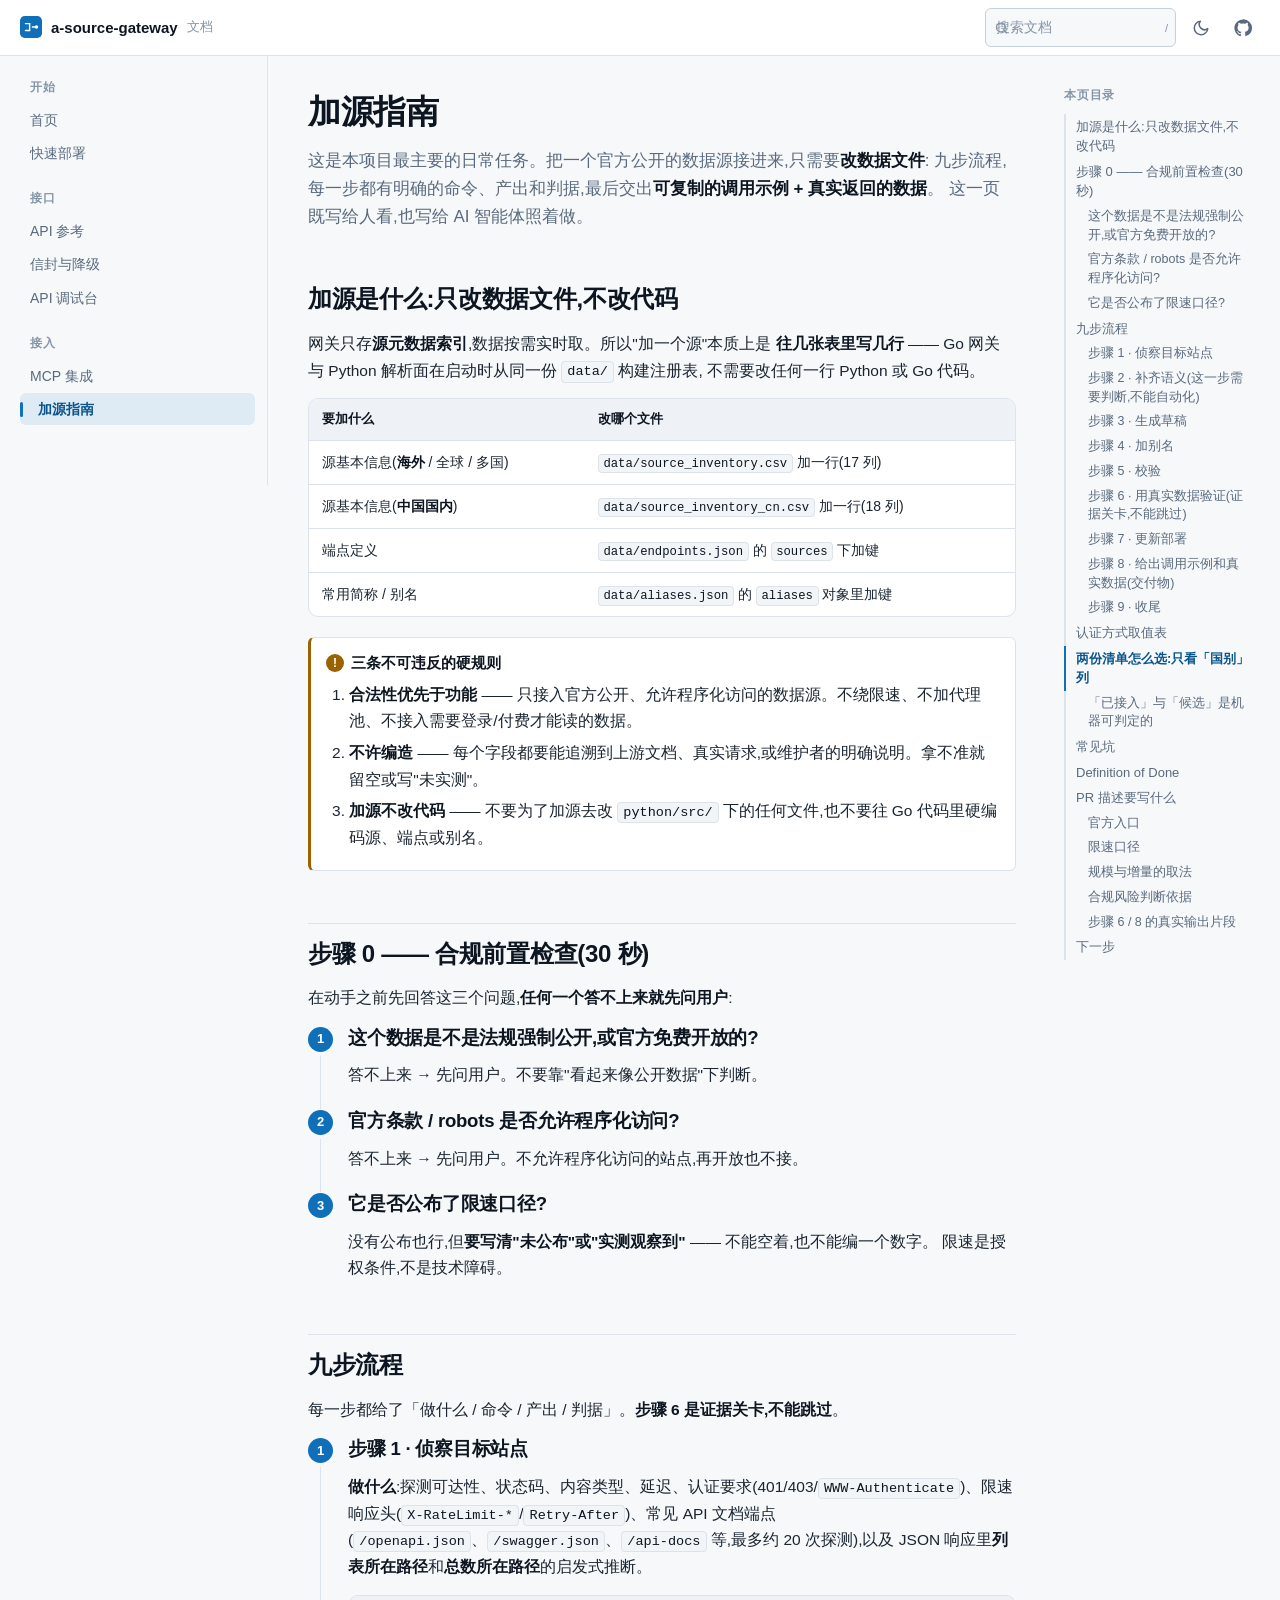
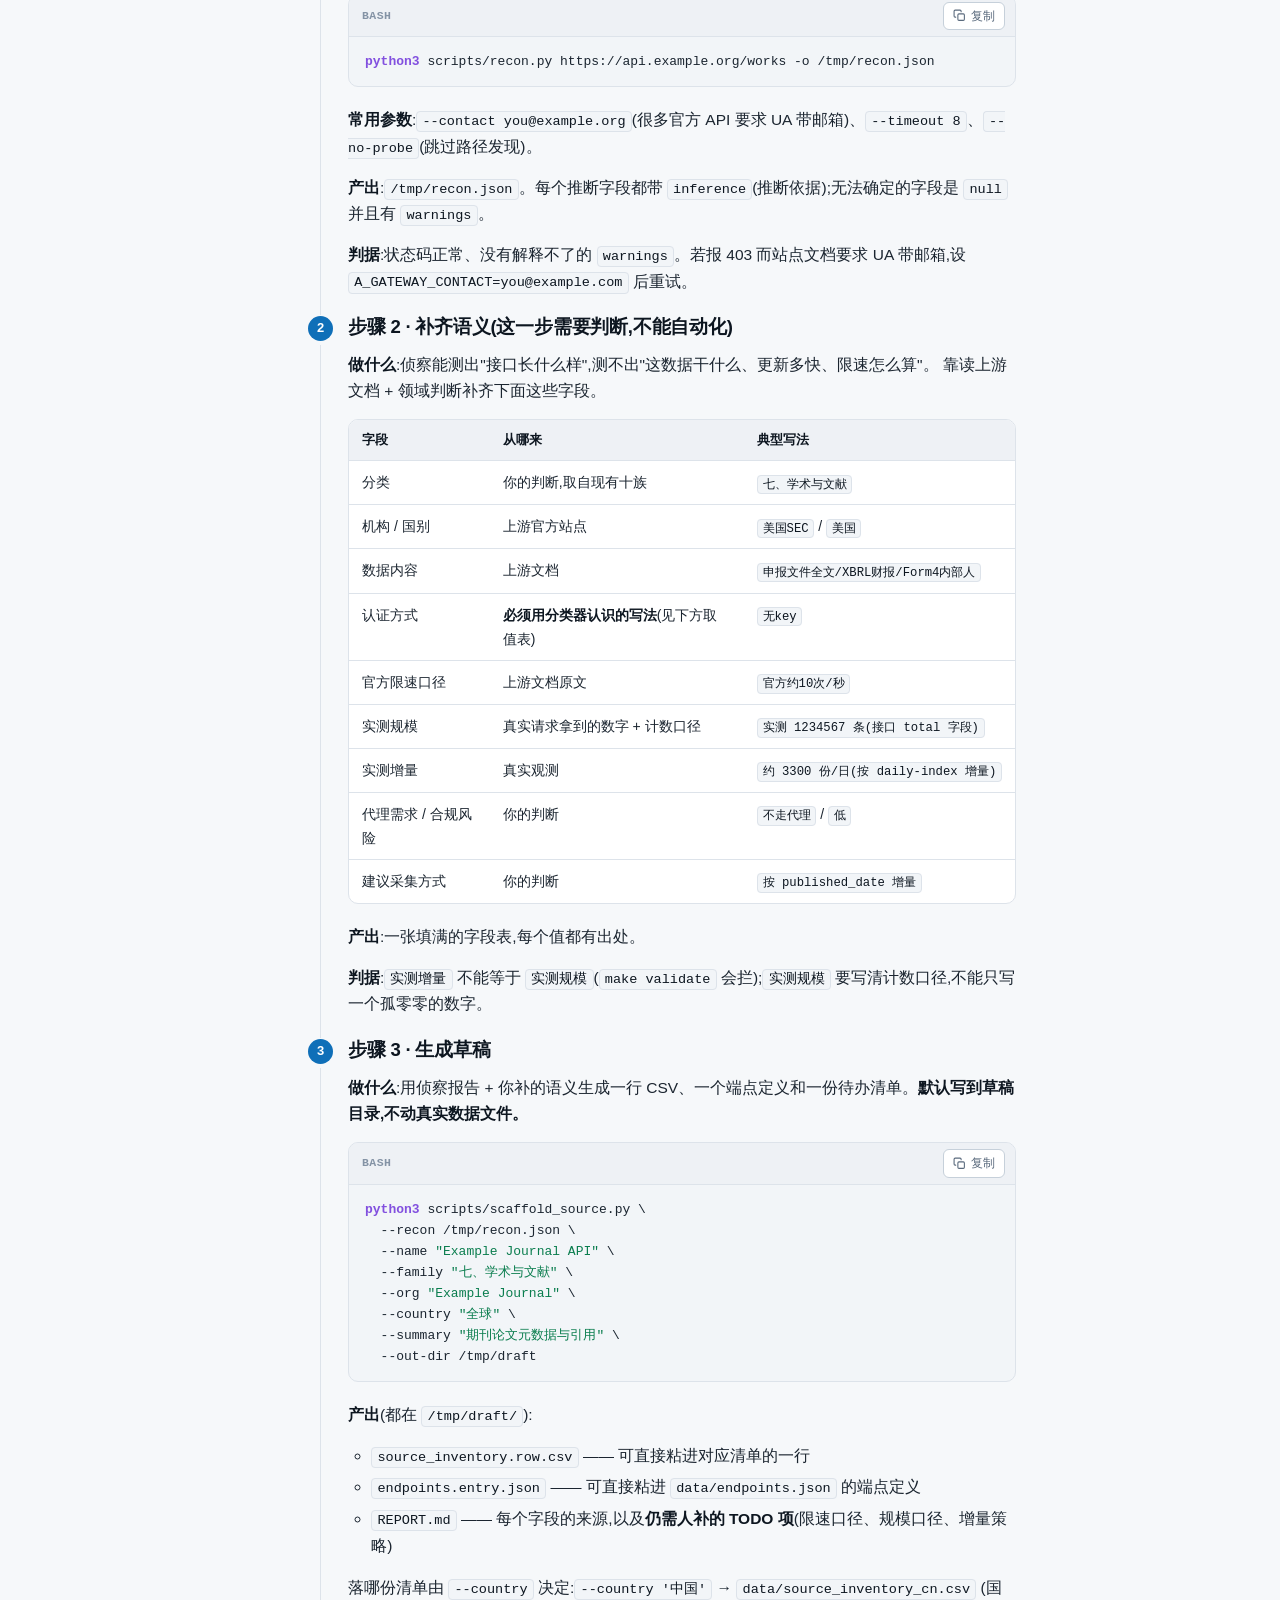
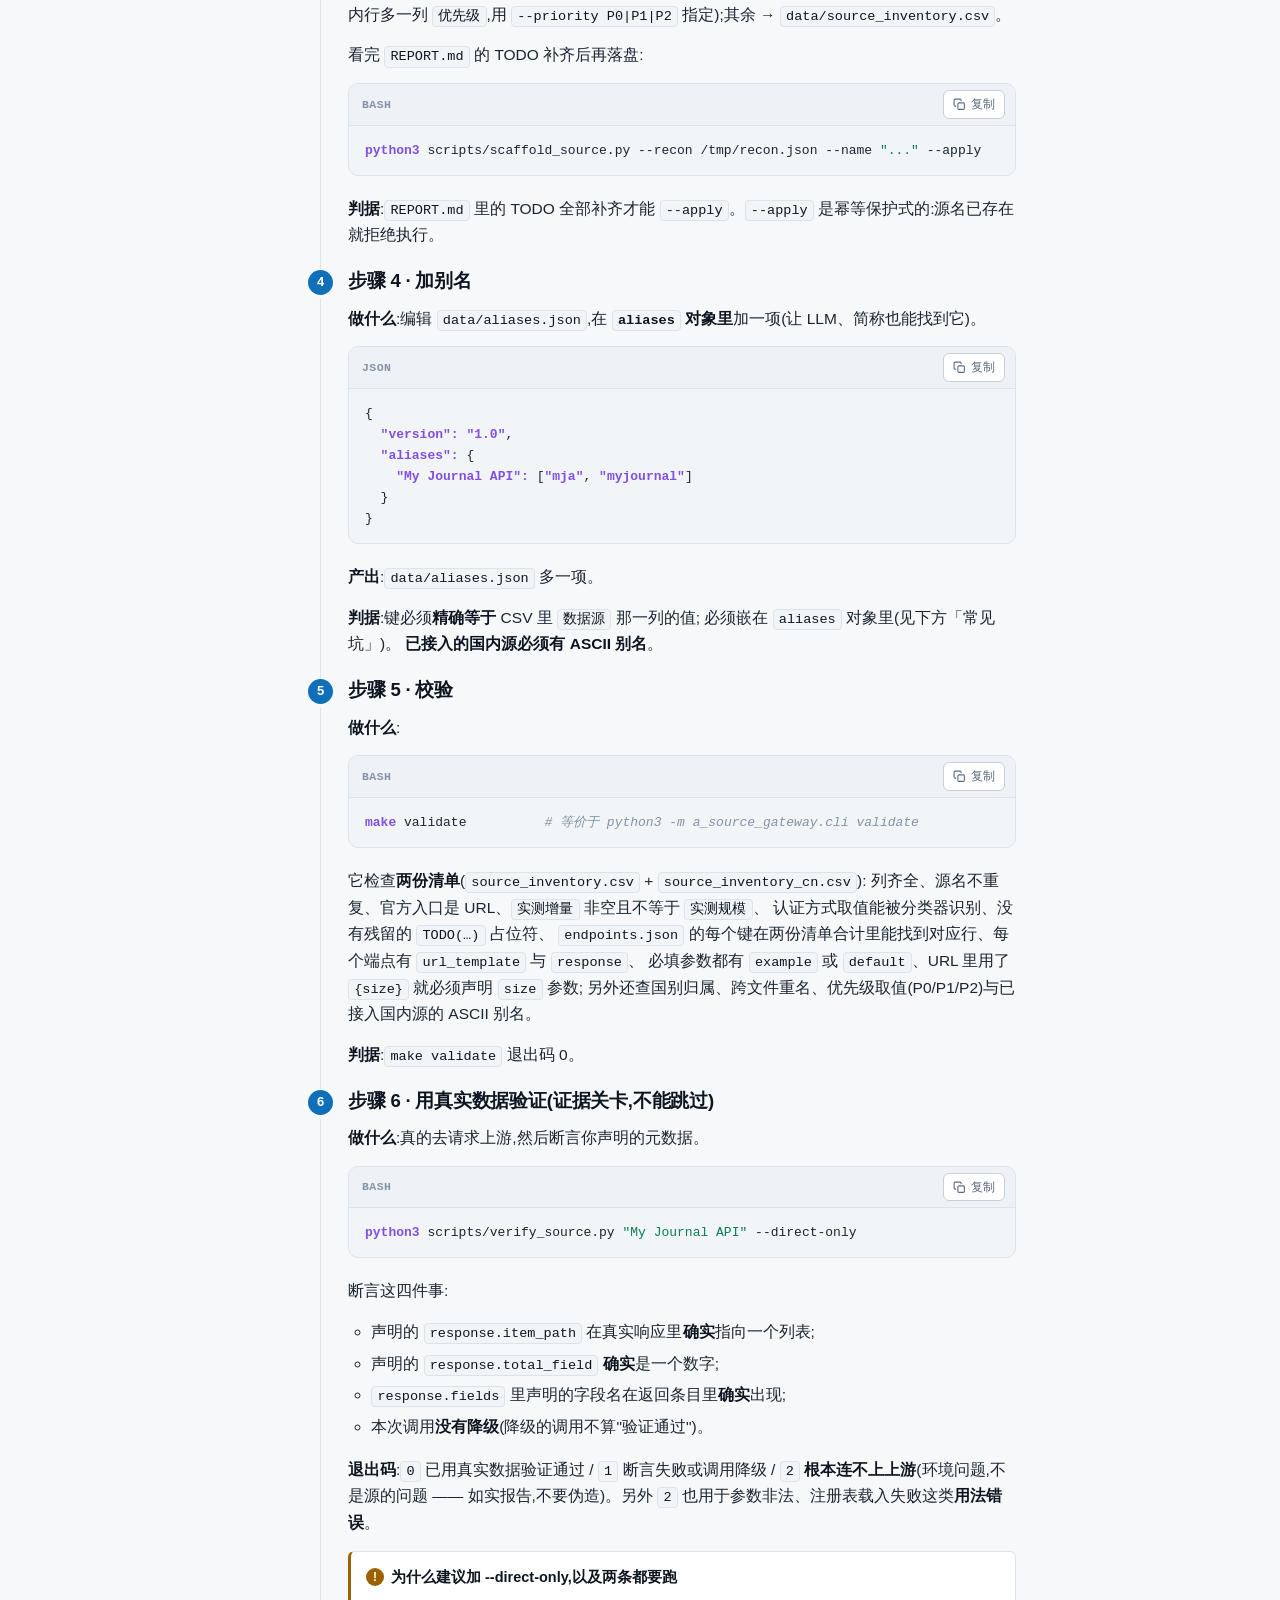
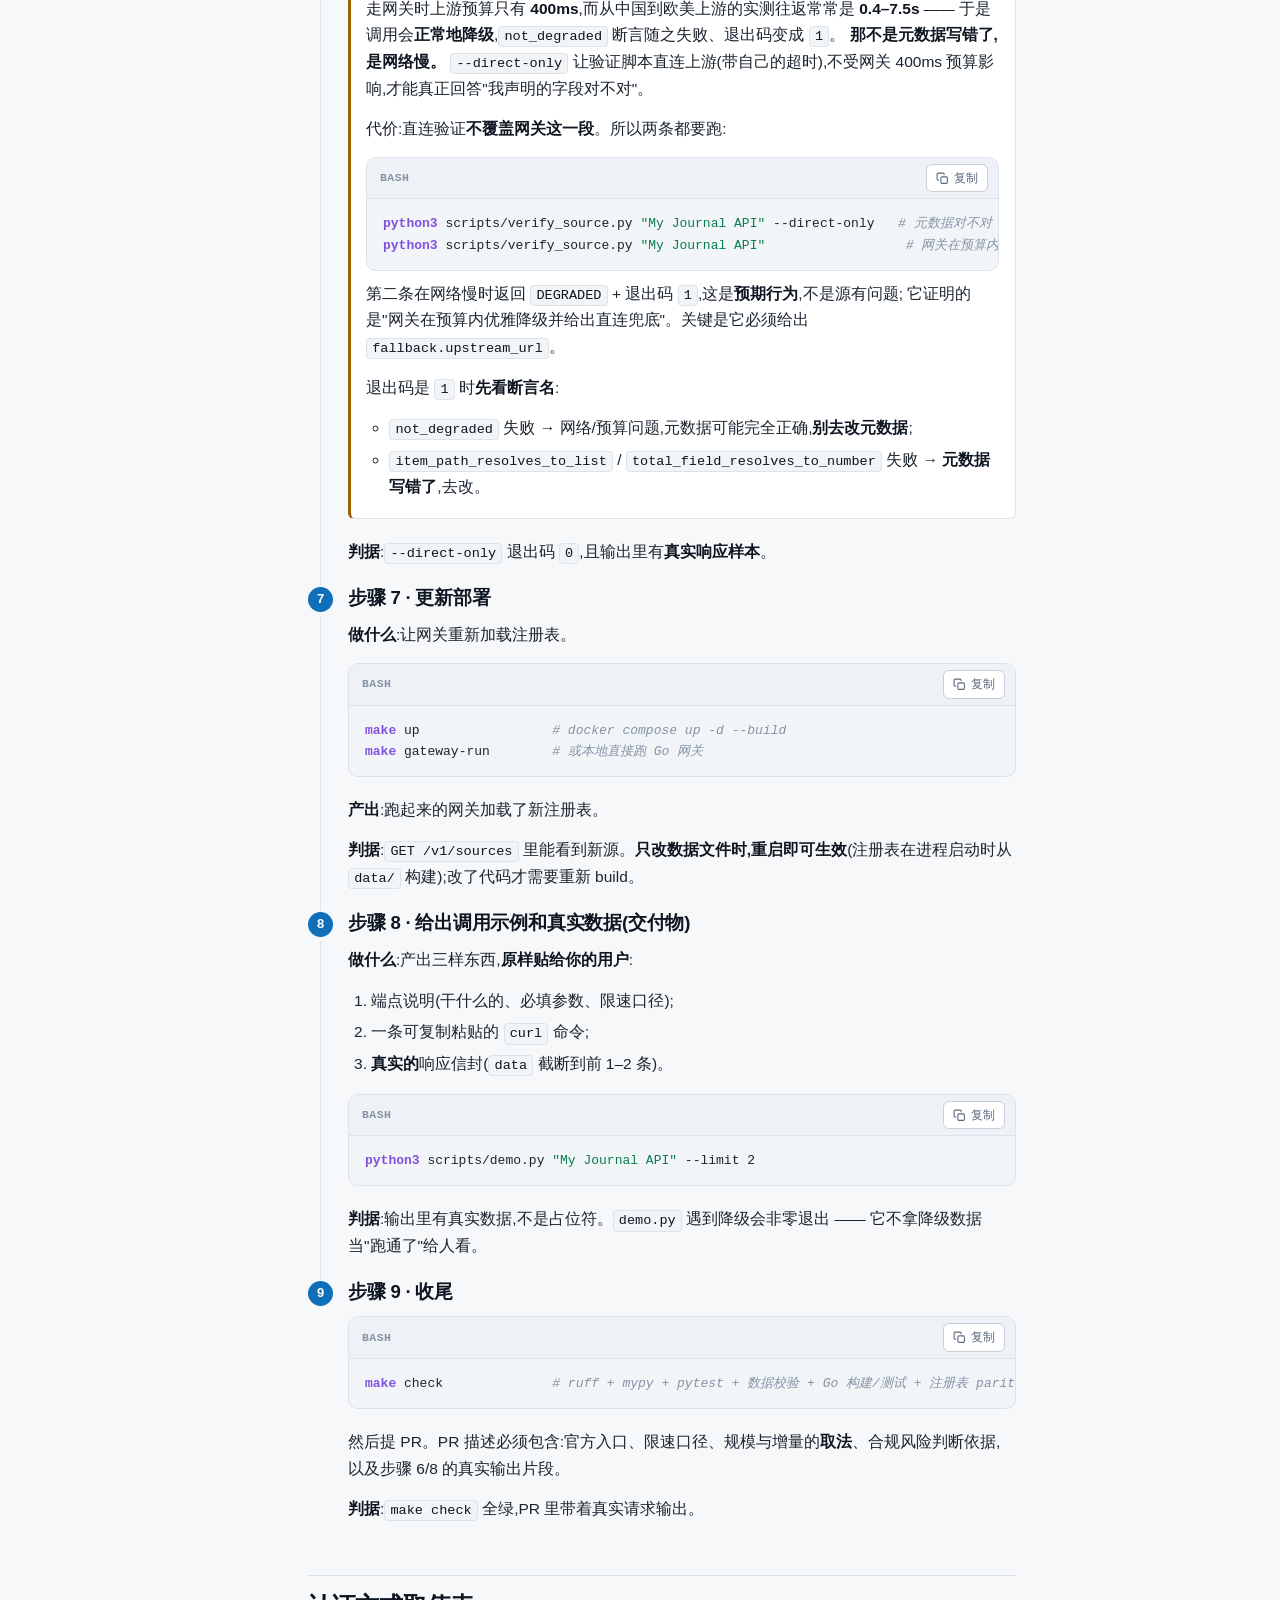
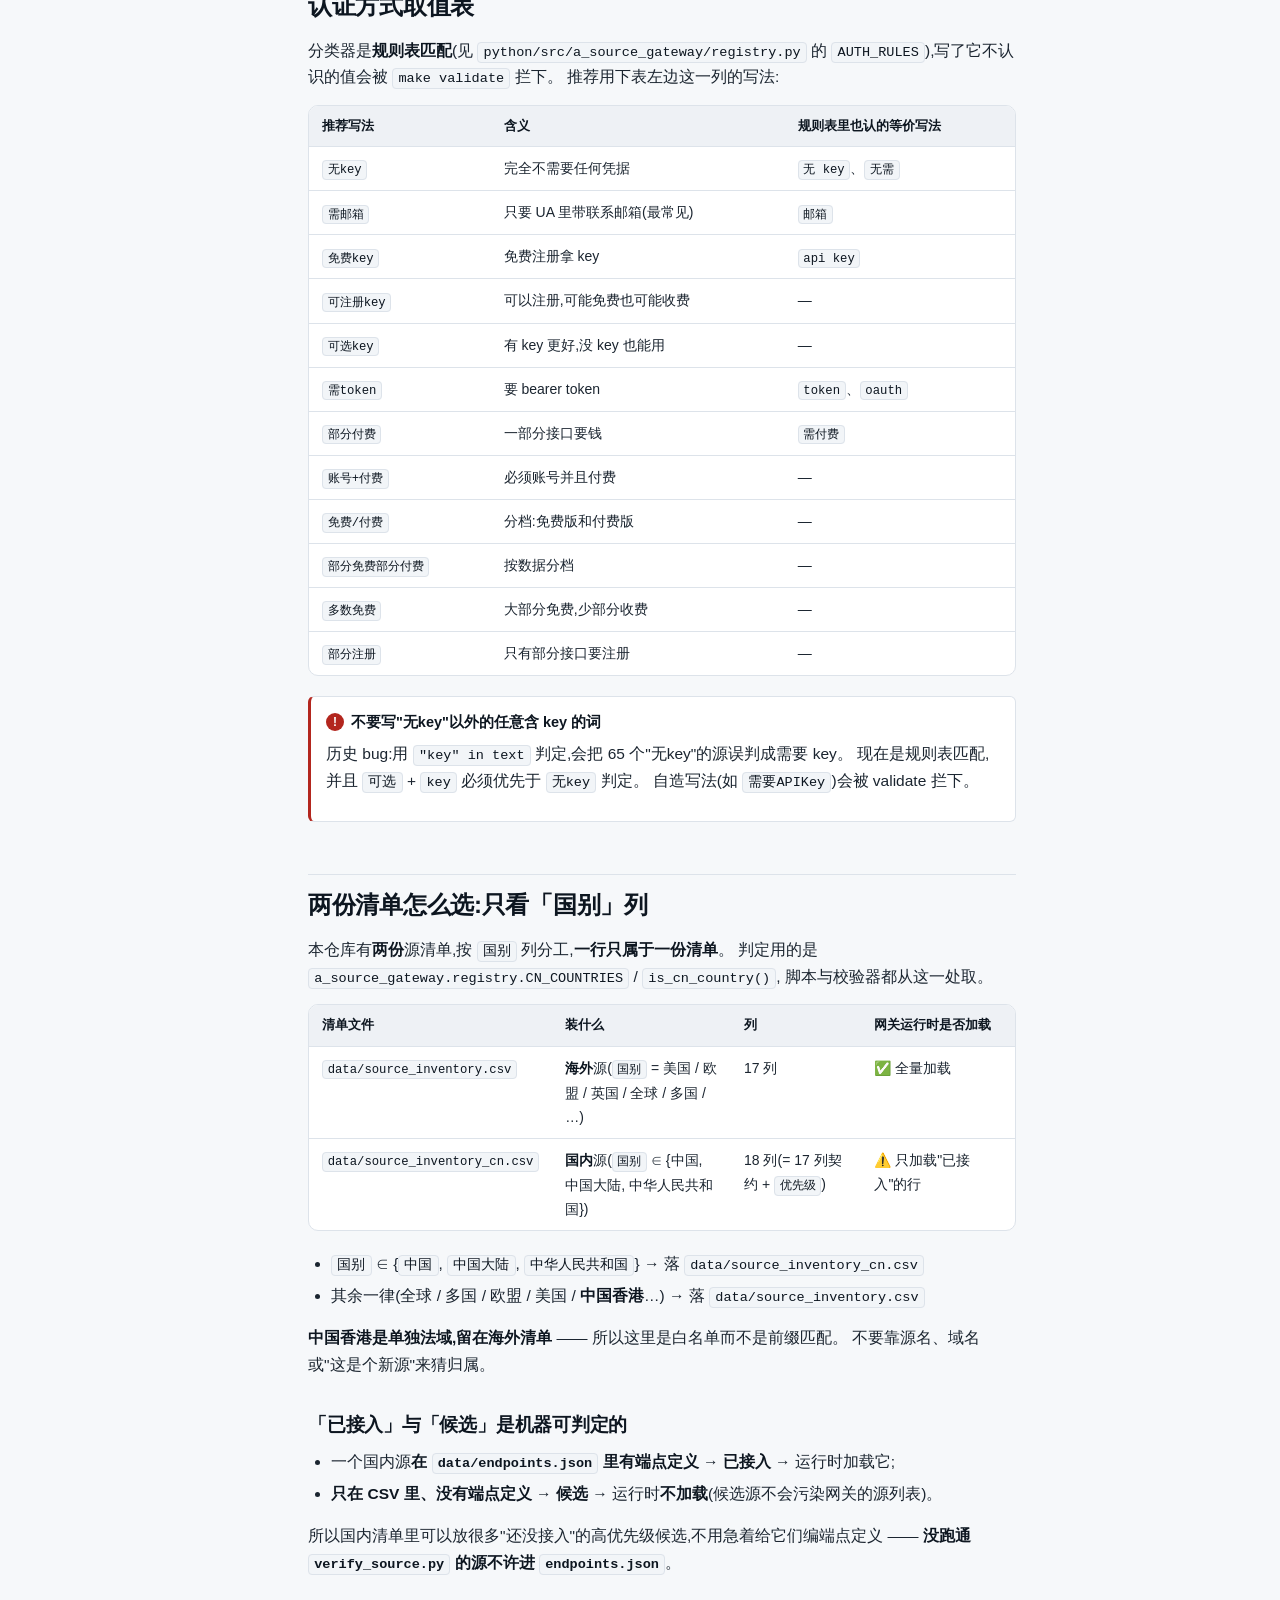
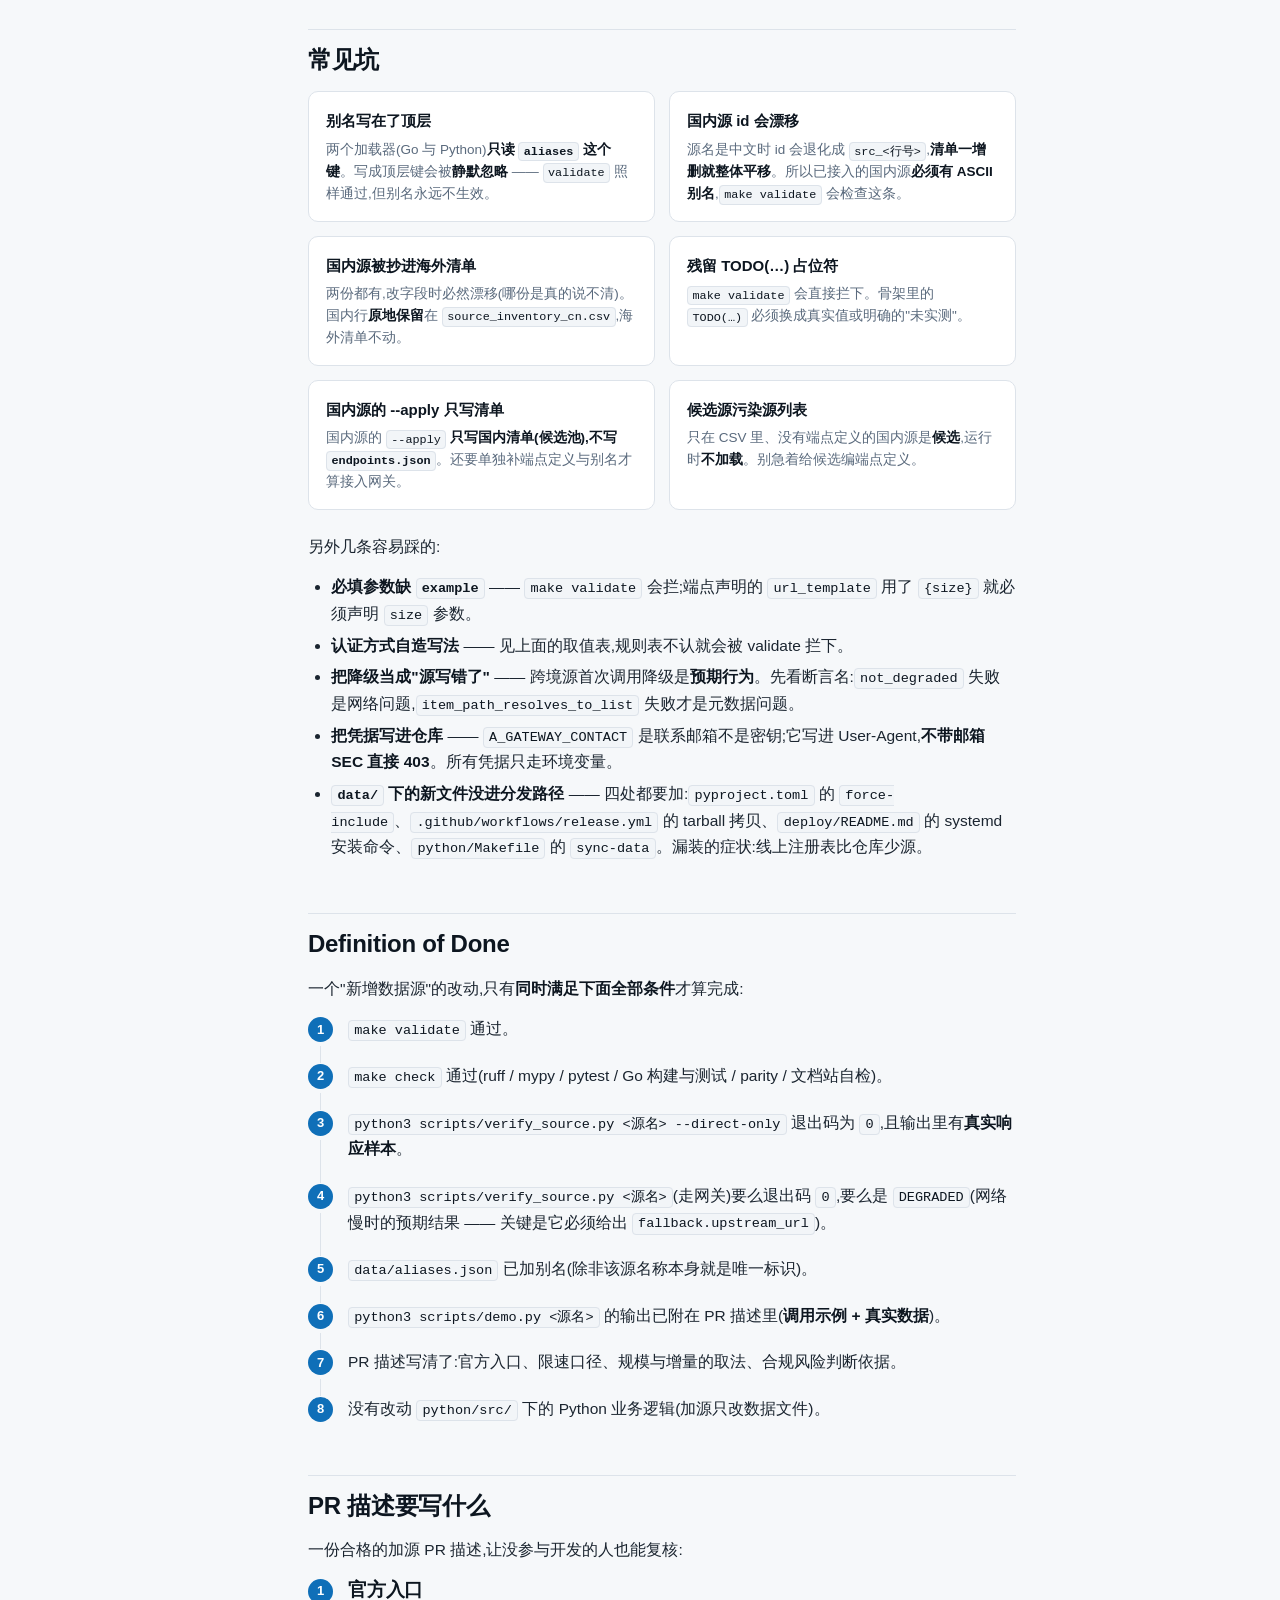
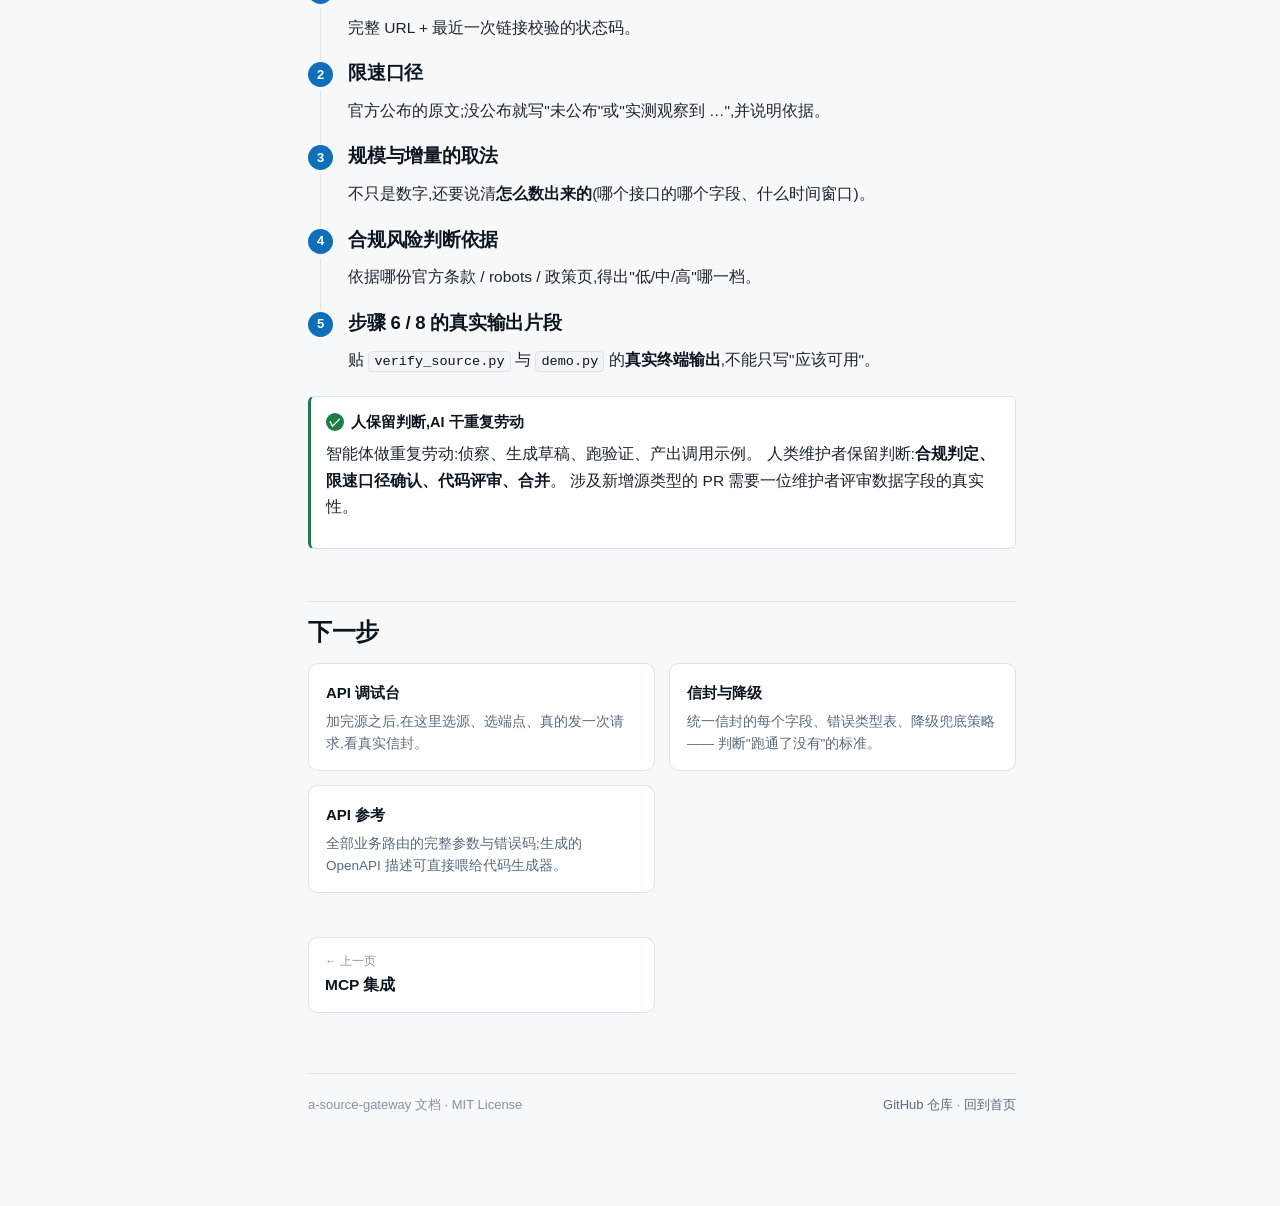
==== site/adding-source.html @ eaf96177 "feat(v1.2.0): 国内 A 类源批量接入 + 文档站 + 缓存命中返回真实记录 数据(搜索广度 / 准确性): - 国内清单扩到 34 个源(10 已接入 + 24 候选), 新接入 8 个" ====
<!DOCTYPE html>
<html lang="zh-CN">
<head>
<meta charset="utf-8">
<meta name="viewport" content="width=device-width, initial-scale=1">
<title>加源指南 · a-source-gateway 文档</title>
<meta name="description" content="把一个新数据源接进 a-source-gateway 的九步流程:合规前置检查 → 侦察 → 补语义 → 生成草稿 → 别名 → 校验 → 证据关卡 → 部署 → demo → 收尾。">
<link rel="icon" href="assets/favicon.svg" type="image/svg+xml">
<link rel="stylesheet" href="assets/base.css">
</head>
<body>
<a class="skip-link" href="#main">跳到正文</a>

<header class="topbar">
  <button class="icon-btn nav-toggle" id="nav-toggle" type="button" aria-label="打开目录" aria-expanded="false">
    <svg viewBox="0 0 24 24" fill="none" stroke="currentColor" stroke-width="2" stroke-linecap="round" aria-hidden="true">
      <path d="M3 6h18M3 12h18M3 18h18"/>
    </svg>
  </button>
  <a class="brand" href="index.html">
    <svg width="22" height="22" viewBox="0 0 32 32" aria-hidden="true">
      <rect width="32" height="32" rx="7" fill="#0f6fb8"/>
      <g fill="none" stroke="#ffffff" stroke-width="2" stroke-linecap="round">
        <path d="M8 11h6M8 21h6M18 16h6"/><path d="M14 11v10"/>
      </g>
      <circle cx="24" cy="16" r="2.6" fill="#ffffff"/>
    </svg>
    <span>a-source-gateway</span>
    <span class="brand-sub">文档</span>
  </a>
  <span class="topbar-spacer"></span>
  <div class="topbar-actions">
    <div class="search-wrap">
      <svg class="search-icon" viewBox="0 0 24 24" fill="none" stroke="currentColor" stroke-width="2" stroke-linecap="round" aria-hidden="true">
        <circle cx="11" cy="11" r="7"/><path d="M20 20l-3.5-3.5"/>
      </svg>
      <input class="search-input" id="search-input" type="search" placeholder="搜索文档" aria-label="搜索文档" autocomplete="off">
      <span class="search-kbd">/</span>
      <div class="search-results" id="search-results" hidden></div>
    </div>
    <button class="icon-btn" id="theme-toggle" type="button" aria-label="切换主题"></button>
    <a class="icon-btn" href="https://github.com/hamr-hub/a-source-gateway" aria-label="GitHub 仓库" title="GitHub 仓库">
      <svg viewBox="0 0 24 24" fill="currentColor" aria-hidden="true">
        <path d="M12 .5a11.5 11.5 0 00-3.64 22.41c.58.1.79-.25.79-.56v-2.2c-3.2.7-3.88-1.38-3.88-1.38-.53-1.34-1.29-1.7-1.29-1.7-1.06-.72.08-.71.08-.71 1.17.08 1.78 1.2 1.78 1.2 1.04 1.79 2.73 1.27 3.4.97.1-.76.41-1.27.74-1.56-2.56-.29-5.25-1.28-5.25-5.7 0-1.26.45-2.29 1.19-3.1-.12-.29-.52-1.46.11-3.05 0 0 .97-.31 3.18 1.18a11 11 0 015.79 0c2.2-1.49 3.17-1.18 3.17-1.18.63 1.59.23 2.76.12 3.05.74.81 1.18 1.84 1.18 3.1 0 4.43-2.69 5.4-5.26 5.69.41.36.78 1.06.78 2.14v3.17c0 .31.21.67.8.56A11.5 11.5 0 0024 12.5 11.5 11.5 0 0012 .5z"/>
      </svg>
    </a>
  </div>
</header>

<div class="layout">
  <aside class="sidebar" id="sidebar">
    <nav class="nav-group">
      <div class="nav-group-title">开始</div>
      <a class="nav-link" href="index.html">首页</a>
      <a class="nav-link" href="quickstart.html">快速部署</a>
    </nav>
    <nav class="nav-group">
      <div class="nav-group-title">接口</div>
      <a class="nav-link" href="api.html">API 参考</a>
      <a class="nav-link" href="envelope.html">信封与降级</a>
      <a class="nav-link" href="debug.html">API 调试台</a>
    </nav>
    <nav class="nav-group">
      <div class="nav-group-title">接入</div>
      <a class="nav-link" href="mcp.html">MCP 集成</a>
      <a class="nav-link" href="adding-source.html">加源指南</a>
    </nav>
  </aside>

  <main class="content" id="main">
    <div class="doc">

      <h1>加源指南</h1>
      <p class="lede">
        这是本项目最主要的日常任务。把一个官方公开的数据源接进来,只需要<strong>改数据文件</strong>:
        九步流程,每一步都有明确的命令、产出和判据,最后交出<strong>可复制的调用示例 + 真实返回的数据</strong>。
        这一页既写给人看,也写给 AI 智能体照着做。
      </p>

      <h2>加源是什么:只改数据文件,不改代码</h2>
      <p>
        网关只存<strong>源元数据索引</strong>,数据按需实时取。所以"加一个源"本质上是
        <strong>往几张表里写几行</strong> —— Go 网关与 Python 解析面在启动时从同一份 <code>data/</code> 构建注册表,
        不需要改任何一行 Python 或 Go 代码。
      </p>

      <div class="table-wrap">
        <table>
          <thead>
            <tr><th>要加什么</th><th>改哪个文件</th></tr>
          </thead>
          <tbody>
            <tr><td>源基本信息(<strong>海外</strong> / 全球 / 多国)</td><td><code>data/source_inventory.csv</code> 加一行(17 列)</td></tr>
            <tr><td>源基本信息(<strong>中国国内</strong>)</td><td><code>data/source_inventory_cn.csv</code> 加一行(18 列)</td></tr>
            <tr><td>端点定义</td><td><code>data/endpoints.json</code> 的 <code>sources</code> 下加键</td></tr>
            <tr><td>常用简称 / 别名</td><td><code>data/aliases.json</code> 的 <code>aliases</code> 对象里加键</td></tr>
          </tbody>
        </table>
      </div>

      <div class="callout warn">
        <div class="callout-title"><span class="callout-icon">!</span>三条不可违反的硬规则</div>
        <div class="callout-body">
          <ol style="margin-bottom:0">
            <li><strong>合法性优先于功能</strong> —— 只接入官方公开、允许程序化访问的数据源。不绕限速、不加代理池、不接入需要登录/付费才能读的数据。</li>
            <li><strong>不许编造</strong> —— 每个字段都要能追溯到上游文档、真实请求,或维护者的明确说明。拿不准就留空或写"未实测"。</li>
            <li><strong>加源不改代码</strong> —— 不要为了加源去改 <code>python/src/</code> 下的任何文件,也不要往 Go 代码里硬编码源、端点或别名。</li>
          </ol>
        </div>
      </div>

      <h2>步骤 0 —— 合规前置检查(30 秒)</h2>
      <p>在动手之前先回答这三个问题,<strong>任何一个答不上来就先问用户</strong>:</p>

      <ol class="steps">
        <li>
          <h3 style="margin-top:0">这个数据是不是法规强制公开,或官方免费开放的?</h3>
          <p>答不上来 → 先问用户。不要靠"看起来像公开数据"下判断。</p>
        </li>
        <li>
          <h3 style="margin-top:0">官方条款 / robots 是否允许程序化访问?</h3>
          <p>答不上来 → 先问用户。不允许程序化访问的站点,再开放也不接。</p>
        </li>
        <li>
          <h3 style="margin-top:0">它是否公布了限速口径?</h3>
          <p>
            没有公布也行,但<strong>要写清"未公布"或"实测观察到"</strong> —— 不能空着,也不能编一个数字。
            限速是授权条件,不是技术障碍。
          </p>
        </li>
      </ol>

      <h2>九步流程</h2>
      <p>
        每一步都给了「做什么 / 命令 / 产出 / 判据」。<strong>步骤 6 是证据关卡,不能跳过</strong>。
      </p>

      <ol class="steps">
        <li>
          <h3 style="margin-top:0">步骤 1 · 侦察目标站点</h3>
          <p><strong>做什么</strong>:探测可达性、状态码、内容类型、延迟、认证要求(401/403/<code>WWW-Authenticate</code>)、限速响应头(<code>X-RateLimit-*</code>/<code>Retry-After</code>)、常见 API 文档端点(<code>/openapi.json</code>、<code>/swagger.json</code>、<code>/api-docs</code> 等,最多约 20 次探测),以及 JSON 响应里<strong>列表所在路径</strong>和<strong>总数所在路径</strong>的启发式推断。</p>
          <div class="code-block">
            <div class="code-head"><span class="code-lang">bash</span></div>
            <pre><code>python3 scripts/recon.py https://api.example.org/works -o /tmp/recon.json
</code></pre>
          </div>
          <p><strong>常用参数</strong>:<code>--contact you@example.org</code>(很多官方 API 要求 UA 带邮箱)、<code>--timeout 8</code>、<code>--no-probe</code>(跳过路径发现)。</p>
          <p><strong>产出</strong>:<code>/tmp/recon.json</code>。每个推断字段都带 <code>inference</code>(推断依据);无法确定的字段是 <code>null</code> 并且有 <code>warnings</code>。</p>
          <p><strong>判据</strong>:状态码正常、没有解释不了的 <code>warnings</code>。若报 403 而站点文档要求 UA 带邮箱,设 <code>A_GATEWAY_CONTACT=you@example.com</code> 后重试。</p>
        </li>

        <li>
          <h3 style="margin-top:0">步骤 2 · 补齐语义(这一步需要判断,不能自动化)</h3>
          <p>
            <strong>做什么</strong>:侦察能测出"接口长什么样",测不出"这数据干什么、更新多快、限速怎么算"。
            靠读上游文档 + 领域判断补齐下面这些字段。
          </p>
          <div class="table-wrap">
            <table>
              <thead>
                <tr><th>字段</th><th>从哪来</th><th>典型写法</th></tr>
              </thead>
              <tbody>
                <tr><td>分类</td><td>你的判断,取自现有十族</td><td><code>七、学术与文献</code></td></tr>
                <tr><td>机构 / 国别</td><td>上游官方站点</td><td><code>美国SEC</code> / <code>美国</code></td></tr>
                <tr><td>数据内容</td><td>上游文档</td><td><code>申报文件全文/XBRL财报/Form4内部人</code></td></tr>
                <tr><td>认证方式</td><td><strong>必须用分类器认识的写法</strong>(见下方取值表)</td><td><code>无key</code></td></tr>
                <tr><td>官方限速口径</td><td>上游文档原文</td><td><code>官方约10次/秒</code></td></tr>
                <tr><td>实测规模</td><td>真实请求拿到的数字 + 计数口径</td><td><code>实测 1234567 条(接口 total 字段)</code></td></tr>
                <tr><td>实测增量</td><td>真实观测</td><td><code>约 3300 份/日(按 daily-index 增量)</code></td></tr>
                <tr><td>代理需求 / 合规风险</td><td>你的判断</td><td><code>不走代理</code> / <code>低</code></td></tr>
                <tr><td>建议采集方式</td><td>你的判断</td><td><code>按 published_date 增量</code></td></tr>
              </tbody>
            </table>
          </div>
          <p><strong>产出</strong>:一张填满的字段表,每个值都有出处。</p>
          <p><strong>判据</strong>:<code>实测增量</code> 不能等于 <code>实测规模</code>(<code>make validate</code> 会拦);<code>实测规模</code> 要写清计数口径,不能只写一个孤零零的数字。</p>
        </li>

        <li>
          <h3 style="margin-top:0">步骤 3 · 生成草稿</h3>
          <p><strong>做什么</strong>:用侦察报告 + 你补的语义生成一行 CSV、一个端点定义和一份待办清单。<strong>默认写到草稿目录,不动真实数据文件。</strong></p>
          <div class="code-block">
            <div class="code-head"><span class="code-lang">bash</span></div>
            <pre><code>python3 scripts/scaffold_source.py \
  --recon /tmp/recon.json \
  --name "Example Journal API" \
  --family "七、学术与文献" \
  --org "Example Journal" \
  --country "全球" \
  --summary "期刊论文元数据与引用" \
  --out-dir /tmp/draft
</code></pre>
          </div>
          <p><strong>产出</strong>(都在 <code>/tmp/draft/</code>):</p>
          <ul>
            <li><code>source_inventory.row.csv</code> —— 可直接粘进对应清单的一行</li>
            <li><code>endpoints.entry.json</code> —— 可直接粘进 <code>data/endpoints.json</code> 的端点定义</li>
            <li><code>REPORT.md</code> —— 每个字段的来源,以及<strong>仍需人补的 TODO 项</strong>(限速口径、规模口径、增量策略)</li>
          </ul>
          <p>
            落哪份清单由 <code>--country</code> 决定:<code>--country '中国'</code> → <code>data/source_inventory_cn.csv</code>
            (国内行多一列 <code>优先级</code>,用 <code>--priority P0|P1|P2</code> 指定);其余 → <code>data/source_inventory.csv</code>。
          </p>
          <p>看完 <code>REPORT.md</code> 的 TODO 补齐后再落盘:</p>
          <div class="code-block">
            <div class="code-head"><span class="code-lang">bash</span></div>
            <pre><code>python3 scripts/scaffold_source.py --recon /tmp/recon.json --name "..." --apply
</code></pre>
          </div>
          <p><strong>判据</strong>:<code>REPORT.md</code> 里的 TODO 全部补齐才能 <code>--apply</code>。<code>--apply</code> 是幂等保护式的:源名已存在就拒绝执行。</p>
        </li>

        <li>
          <h3 style="margin-top:0">步骤 4 · 加别名</h3>
          <p><strong>做什么</strong>:编辑 <code>data/aliases.json</code>,在 <strong><code>aliases</code> 对象里</strong>加一项(让 LLM、简称也能找到它)。</p>
          <div class="code-block">
            <div class="code-head"><span class="code-lang">json</span></div>
            <pre><code>{
  "version": "1.0",
  "aliases": {
    "My Journal API": ["mja", "myjournal"]
  }
}
</code></pre>
          </div>
          <p><strong>产出</strong>:<code>data/aliases.json</code> 多一项。</p>
          <p>
            <strong>判据</strong>:键必须<strong>精确等于</strong> CSV 里 <code>数据源</code> 那一列的值;
            必须嵌在 <code>aliases</code> 对象里(见下方「常见坑」)。
            <strong>已接入的国内源必须有 ASCII 别名</strong>。
          </p>
        </li>

        <li>
          <h3 style="margin-top:0">步骤 5 · 校验</h3>
          <p><strong>做什么</strong>:</p>
          <div class="code-block">
            <div class="code-head"><span class="code-lang">bash</span></div>
            <pre><code>make validate          # 等价于 python3 -m a_source_gateway.cli validate
</code></pre>
          </div>
          <p>
            它检查<strong>两份清单</strong>(<code>source_inventory.csv</code> + <code>source_inventory_cn.csv</code>):
            列齐全、源名不重复、官方入口是 URL、<code>实测增量</code> 非空且不等于 <code>实测规模</code>、
            认证方式取值能被分类器识别、没有残留的 <code>TODO&#40;…&#41;</code> 占位符、
            <code>endpoints.json</code> 的每个键在两份清单合计里能找到对应行、每个端点有 <code>url_template</code> 与 <code>response</code>、
            必填参数都有 <code>example</code> 或 <code>default</code>、URL 里用了 <code>{size}</code> 就必须声明 <code>size</code> 参数;
            另外还查国别归属、跨文件重名、优先级取值(P0/P1/P2)与已接入国内源的 ASCII 别名。
          </p>
          <p><strong>判据</strong>:<code>make validate</code> 退出码 0。</p>
        </li>

        <li>
          <h3 style="margin-top:0">步骤 6 · 用真实数据验证(证据关卡,不能跳过)</h3>
          <p><strong>做什么</strong>:真的去请求上游,然后断言你声明的元数据。</p>
          <div class="code-block">
            <div class="code-head"><span class="code-lang">bash</span></div>
            <pre><code>python3 scripts/verify_source.py "My Journal API" --direct-only
</code></pre>
          </div>
          <p>断言这四件事:</p>
          <ul>
            <li>声明的 <code>response.item_path</code> 在真实响应里<strong>确实</strong>指向一个列表;</li>
            <li>声明的 <code>response.total_field</code> <strong>确实</strong>是一个数字;</li>
            <li><code>response.fields</code> 里声明的字段名在返回条目里<strong>确实</strong>出现;</li>
            <li>本次调用<strong>没有降级</strong>(降级的调用不算"验证通过")。</li>
          </ul>
          <p><strong>退出码</strong>:<code>0</code> 已用真实数据验证通过 / <code>1</code> 断言失败或调用降级 / <code>2</code> <strong>根本连不上上游</strong>(环境问题,不是源的问题 —— 如实报告,不要伪造)。另外 <code>2</code> 也用于参数非法、注册表载入失败这类<strong>用法错误</strong>。</p>
          <div class="callout warn">
            <div class="callout-title"><span class="callout-icon">!</span>为什么建议加 --direct-only,以及两条都要跑</div>
            <div class="callout-body">
              <p>
                走网关时上游预算只有 <strong>400ms</strong>,而从中国到欧美上游的实测往返常常是 <strong>0.4–7.5s</strong> ——
                于是调用会<strong>正常地降级</strong>,<code>not_degraded</code> 断言随之失败、退出码变成 <code>1</code>。
                <strong>那不是元数据写错了,是网络慢。</strong>
                <code>--direct-only</code> 让验证脚本直连上游(带自己的超时),不受网关 400ms 预算影响,才能真正回答"我声明的字段对不对"。
              </p>
              <p>代价:直连验证<strong>不覆盖网关这一段</strong>。所以两条都要跑:</p>
              <div class="code-block" style="margin-bottom:0">
                <div class="code-head"><span class="code-lang">bash</span></div>
                <pre><code>python3 scripts/verify_source.py "My Journal API" --direct-only   # 元数据对不对
python3 scripts/verify_source.py "My Journal API"                  # 网关在预算内能不能通
</code></pre>
              </div>
              <p style="margin-top:10px">
                第二条在网络慢时返回 <code>DEGRADED</code> + 退出码 <code>1</code>,这是<strong>预期行为</strong>,不是源有问题;
                它证明的是"网关在预算内优雅降级并给出直连兜底"。关键是它必须给出 <code>fallback.upstream_url</code>。
              </p>
              <p style="margin-top:10px">退出码是 <code>1</code> 时<strong>先看断言名</strong>:</p>
              <ul style="margin-bottom:0">
                <li><code>not_degraded</code> 失败 → 网络/预算问题,元数据可能完全正确,<strong>别去改元数据</strong>;</li>
                <li><code>item_path_resolves_to_list</code> / <code>total_field_resolves_to_number</code> 失败 → <strong>元数据写错了</strong>,去改。</li>
              </ul>
            </div>
          </div>
          <p><strong>判据</strong>:<code>--direct-only</code> 退出码 <code>0</code>,且输出里有<strong>真实响应样本</strong>。</p>
        </li>

        <li>
          <h3 style="margin-top:0">步骤 7 · 更新部署</h3>
          <p><strong>做什么</strong>:让网关重新加载注册表。</p>
          <div class="code-block">
            <div class="code-head"><span class="code-lang">bash</span></div>
            <pre><code>make up                 # docker compose up -d --build
make gateway-run        # 或本地直接跑 Go 网关
</code></pre>
          </div>
          <p><strong>产出</strong>:跑起来的网关加载了新注册表。</p>
          <p><strong>判据</strong>:<code>GET /v1/sources</code> 里能看到新源。<strong>只改数据文件时,重启即可生效</strong>(注册表在进程启动时从 <code>data/</code> 构建);改了代码才需要重新 build。</p>
        </li>

        <li>
          <h3 style="margin-top:0">步骤 8 · 给出调用示例和真实数据(交付物)</h3>
          <p><strong>做什么</strong>:产出三样东西,<strong>原样贴给你的用户</strong>:</p>
          <ol>
            <li>端点说明(干什么的、必填参数、限速口径);</li>
            <li>一条可复制粘贴的 <code>curl</code> 命令;</li>
            <li><strong>真实的</strong>响应信封(<code>data</code> 截断到前 1–2 条)。</li>
          </ol>
          <div class="code-block">
            <div class="code-head"><span class="code-lang">bash</span></div>
            <pre><code>python3 scripts/demo.py "My Journal API" --limit 2
</code></pre>
          </div>
          <p><strong>判据</strong>:输出里有真实数据,不是占位符。<code>demo.py</code> 遇到降级会非零退出 —— 它不拿降级数据当"跑通了"给人看。</p>
        </li>

        <li>
          <h3 style="margin-top:0">步骤 9 · 收尾</h3>
          <div class="code-block">
            <div class="code-head"><span class="code-lang">bash</span></div>
            <pre><code>make check              # ruff + mypy + pytest + 数据校验 + Go 构建/测试 + 注册表 parity + 文档站自检
</code></pre>
          </div>
          <p>然后提 PR。PR 描述必须包含:官方入口、限速口径、规模与增量的<strong>取法</strong>、合规风险判断依据,以及步骤 6/8 的真实输出片段。</p>
          <p><strong>判据</strong>:<code>make check</code> 全绿,PR 里带着真实请求输出。</p>
        </li>
      </ol>

      <h2>认证方式取值表</h2>
      <p>
        分类器是<strong>规则表匹配</strong>(见 <code>python/src/a_source_gateway/registry.py</code> 的
        <code>AUTH_RULES</code>),写了它不认识的值会被 <code>make validate</code> 拦下。
        推荐用下表左边这一列的写法:
      </p>
      <div class="table-wrap">
        <table>
          <thead>
            <tr><th>推荐写法</th><th>含义</th><th>规则表里也认的等价写法</th></tr>
          </thead>
          <tbody>
            <tr><td><code>无key</code></td><td>完全不需要任何凭据</td><td><code>无 key</code>、<code>无需</code></td></tr>
            <tr><td><code>需邮箱</code></td><td>只要 UA 里带联系邮箱(最常见)</td><td><code>邮箱</code></td></tr>
            <tr><td><code>免费key</code></td><td>免费注册拿 key</td><td><code>api key</code></td></tr>
            <tr><td><code>可注册key</code></td><td>可以注册,可能免费也可能收费</td><td>—</td></tr>
            <tr><td><code>可选key</code></td><td>有 key 更好,没 key 也能用</td><td>—</td></tr>
            <tr><td><code>需token</code></td><td>要 bearer token</td><td><code>token</code>、<code>oauth</code></td></tr>
            <tr><td><code>部分付费</code></td><td>一部分接口要钱</td><td><code>需付费</code></td></tr>
            <tr><td><code>账号+付费</code></td><td>必须账号并且付费</td><td>—</td></tr>
            <tr><td><code>免费/付费</code></td><td>分档:免费版和付费版</td><td>—</td></tr>
            <tr><td><code>部分免费部分付费</code></td><td>按数据分档</td><td>—</td></tr>
            <tr><td><code>多数免费</code></td><td>大部分免费,少部分收费</td><td>—</td></tr>
            <tr><td><code>部分注册</code></td><td>只有部分接口要注册</td><td>—</td></tr>
          </tbody>
        </table>
      </div>

      <div class="callout danger">
        <div class="callout-title"><span class="callout-icon">!</span>不要写"无key"以外的任意含 key 的词</div>
        <div class="callout-body">
          <p>
            历史 bug:用 <code>"key" in text</code> 判定,会把 65 个"无key"的源误判成需要 key。
            现在是规则表匹配,并且 <code>可选</code> + <code>key</code> 必须优先于 <code>无key</code> 判定。
            自造写法(如 <code>需要APIKey</code>)会被 validate 拦下。
          </p>
        </div>
      </div>

      <h2>两份清单怎么选:只看「国别」列</h2>
      <p>
        本仓库有<strong>两份</strong>源清单,按 <code>国别</code> 列分工,<strong>一行只属于一份清单</strong>。
        判定用的是 <code>a_source_gateway.registry.CN_COUNTRIES</code> / <code>is_cn_country()</code>,
        脚本与校验器都从这一处取。
      </p>

      <div class="table-wrap">
        <table>
          <thead>
            <tr><th>清单文件</th><th>装什么</th><th>列</th><th>网关运行时是否加载</th></tr>
          </thead>
          <tbody>
            <tr>
              <td><code>data/source_inventory.csv</code></td>
              <td><strong>海外</strong>源(<code>国别</code> = 美国 / 欧盟 / 英国 / 全球 / 多国 / …)</td>
              <td>17 列</td>
              <td>✅ 全量加载</td>
            </tr>
            <tr>
              <td><code>data/source_inventory_cn.csv</code></td>
              <td><strong>国内</strong>源(<code>国别</code> ∈ {中国, 中国大陆, 中华人民共和国})</td>
              <td>18 列(= 17 列契约 + <code>优先级</code>)</td>
              <td>⚠️ 只加载"已接入"的行</td>
            </tr>
          </tbody>
        </table>
      </div>

      <ul>
        <li><code>国别</code> ∈ {<code>中国</code>, <code>中国大陆</code>, <code>中华人民共和国</code>} → 落 <code>data/source_inventory_cn.csv</code></li>
        <li>其余一律(全球 / 多国 / 欧盟 / 美国 / <strong>中国香港</strong>…) → 落 <code>data/source_inventory.csv</code></li>
      </ul>

      <p>
        <strong>中国香港是单独法域,留在海外清单</strong> —— 所以这里是白名单而不是前缀匹配。
        不要靠源名、域名或"这是个新源"来猜归属。
      </p>

      <h3>「已接入」与「候选」是机器可判定的</h3>
      <ul>
        <li>一个国内源<strong>在 <code>data/endpoints.json</code> 里有端点定义</strong> → <strong>已接入</strong> → 运行时加载它;</li>
        <li><strong>只在 CSV 里、没有端点定义</strong> → <strong>候选</strong> → 运行时<strong>不加载</strong>(候选源不会污染网关的源列表)。</li>
      </ul>
      <p>
        所以国内清单里可以放很多"还没接入"的高优先级候选,不用急着给它们编端点定义 ——
        <strong>没跑通 <code>verify_source.py</code> 的源不许进 <code>endpoints.json</code></strong>。
      </p>

      <h2>常见坑</h2>

      <div class="card-grid">
        <a class="card" href="#常见坑">
          <div class="card-title">别名写在了顶层</div>
          <div class="card-desc">两个加载器(Go 与 Python)<strong>只读 <code>aliases</code> 这个键</strong>。写成顶层键会被<strong>静默忽略</strong> —— <code>validate</code> 照样通过,但别名永远不生效。</div>
        </a>
        <a class="card" href="#常见坑">
          <div class="card-title">国内源 id 会漂移</div>
          <div class="card-desc">源名是中文时 id 会退化成 <code>src_&lt;行号&gt;</code>,<strong>清单一增删就整体平移</strong>。所以已接入的国内源<strong>必须有 ASCII 别名</strong>,<code>make validate</code> 会检查这条。</div>
        </a>
        <a class="card" href="#常见坑">
          <div class="card-title">国内源被抄进海外清单</div>
          <div class="card-desc">两份都有,改字段时必然漂移(哪份是真的说不清)。国内行<strong>原地保留</strong>在 <code>source_inventory_cn.csv</code>,海外清单不动。</div>
        </a>
        <a class="card" href="#常见坑">
          <div class="card-title">残留 TODO&#40;…&#41; 占位符</div>
          <div class="card-desc"><code>make validate</code> 会直接拦下。骨架里的 <code>TODO&#40;…&#41;</code> 必须换成真实值或明确的"未实测"。</div>
        </a>
        <a class="card" href="#常见坑">
          <div class="card-title">国内源的 --apply 只写清单</div>
          <div class="card-desc">国内源的 <code>--apply</code> <strong>只写国内清单(候选池),不写 <code>endpoints.json</code></strong>。还要单独补端点定义与别名才算接入网关。</div>
        </a>
        <a class="card" href="#常见坑">
          <div class="card-title">候选源污染源列表</div>
          <div class="card-desc">只在 CSV 里、没有端点定义的国内源是<strong>候选</strong>,运行时<strong>不加载</strong>。别急着给候选编端点定义。</div>
        </a>
      </div>

      <p>另外几条容易踩的:</p>
      <ul>
        <li><strong>必填参数缺 <code>example</code></strong> —— <code>make validate</code> 会拦;端点声明的 <code>url_template</code> 用了 <code>{size}</code> 就必须声明 <code>size</code> 参数。</li>
        <li><strong>认证方式自造写法</strong> —— 见上面的取值表,规则表不认就会被 validate 拦下。</li>
        <li><strong>把降级当成"源写错了"</strong> —— 跨境源首次调用降级是<strong>预期行为</strong>。先看断言名:<code>not_degraded</code> 失败是网络问题,<code>item_path_resolves_to_list</code> 失败才是元数据问题。</li>
        <li><strong>把凭据写进仓库</strong> —— <code>A_GATEWAY_CONTACT</code> 是联系邮箱不是密钥;它写进 User-Agent,<strong>不带邮箱 SEC 直接 403</strong>。所有凭据只走环境变量。</li>
        <li><strong><code>data/</code> 下的新文件没进分发路径</strong> —— 四处都要加:<code>pyproject.toml</code> 的 <code>force-include</code>、<code>.github/workflows/release.yml</code> 的 tarball 拷贝、<code>deploy/README.md</code> 的 systemd 安装命令、<code>python/Makefile</code> 的 <code>sync-data</code>。漏装的症状:线上注册表比仓库少源。</li>
      </ul>

      <h2>Definition of Done</h2>
      <p>一个"新增数据源"的改动,只有<strong>同时满足下面全部条件</strong>才算完成:</p>

      <ol class="steps">
        <li><code>make validate</code> 通过。</li>
        <li><code>make check</code> 通过(ruff / mypy / pytest / Go 构建与测试 / parity / 文档站自检)。</li>
        <li><code>python3 scripts/verify_source.py &lt;源名&gt; --direct-only</code> 退出码为 <code>0</code>,且输出里有<strong>真实响应样本</strong>。</li>
        <li><code>python3 scripts/verify_source.py &lt;源名&gt;</code>(走网关)要么退出码 <code>0</code>,要么是 <code>DEGRADED</code>(网络慢时的预期结果 —— 关键是它必须给出 <code>fallback.upstream_url</code>)。</li>
        <li><code>data/aliases.json</code> 已加别名(除非该源名称本身就是唯一标识)。</li>
        <li><code>python3 scripts/demo.py &lt;源名&gt;</code> 的输出已附在 PR 描述里(<strong>调用示例 + 真实数据</strong>)。</li>
        <li>PR 描述写清了:官方入口、限速口径、规模与增量的取法、合规风险判断依据。</li>
        <li>没有改动 <code>python/src/</code> 下的 Python 业务逻辑(加源只改数据文件)。</li>
      </ol>

      <h2>PR 描述要写什么</h2>
      <p>一份合格的加源 PR 描述,让没参与开发的人也能复核:</p>

      <ol class="steps">
        <li>
          <h3 style="margin-top:0">官方入口</h3>
          <p>完整 URL + 最近一次链接校验的状态码。</p>
        </li>
        <li>
          <h3 style="margin-top:0">限速口径</h3>
          <p>官方公布的原文;没公布就写"未公布"或"实测观察到 …",并说明依据。</p>
        </li>
        <li>
          <h3 style="margin-top:0">规模与增量的取法</h3>
          <p>不只是数字,还要说清<strong>怎么数出来的</strong>(哪个接口的哪个字段、什么时间窗口)。</p>
        </li>
        <li>
          <h3 style="margin-top:0">合规风险判断依据</h3>
          <p>依据哪份官方条款 / robots / 政策页,得出"低/中/高"哪一档。</p>
        </li>
        <li>
          <h3 style="margin-top:0">步骤 6 / 8 的真实输出片段</h3>
          <p>贴 <code>verify_source.py</code> 与 <code>demo.py</code> 的<strong>真实终端输出</strong>,不能只写"应该可用"。</p>
        </li>
      </ol>

      <div class="callout tip">
        <div class="callout-title"><span class="callout-icon">✓</span>人保留判断,AI 干重复劳动</div>
        <div class="callout-body">
          <p>
            智能体做重复劳动:侦察、生成草稿、跑验证、产出调用示例。
            人类维护者保留判断:<strong>合规判定、限速口径确认、代码评审、合并</strong>。
            涉及新增源类型的 PR 需要一位维护者评审数据字段的真实性。
          </p>
        </div>
      </div>

      <h2>下一步</h2>
      <div class="card-grid">
        <a class="card" href="debug.html">
          <div class="card-title">API 调试台</div>
          <div class="card-desc">加完源之后,在这里选源、选端点、真的发一次请求,看真实信封。</div>
        </a>
        <a class="card" href="envelope.html">
          <div class="card-title">信封与降级</div>
          <div class="card-desc">统一信封的每个字段、错误类型表、降级兜底策略 —— 判断"跑通了没有"的标准。</div>
        </a>
        <a class="card" href="api.html">
          <div class="card-title">API 参考</div>
          <div class="card-desc">全部业务路由的完整参数与错误码;生成的 OpenAPI 描述可直接喂给代码生成器。</div>
        </a>
      </div>

    </div>

    <nav class="pager" id="pager"></nav>

    <footer class="page-footer">
      <span>a-source-gateway 文档 · MIT License</span>
      <span><a href="https://github.com/hamr-hub/a-source-gateway">GitHub 仓库</a> · <a href="index.html">回到首页</a></span>
    </footer>
  </main>

  <nav class="toc" id="toc"></nav>
</div>

<script src="assets/site.js"></script>
</body>
</html>
---- site/assets/base.css ----
/* ============================================================================
   a-source-gateway 文档站 —— 设计系统
   ----------------------------------------------------------------------------
   零外部依赖:不引 CDN、不引字体服务、不用构建工具。
   理由:文档站是"上手第一站",必须离线可读、零供应链风险、能直接丢进任何静态托管。

   主题:跟随系统 + 手动覆盖(存 localStorage),class="dark" 挂在 <html> 上。
   ========================================================================== */

:root {
  color-scheme: light;

  --font-sans: -apple-system, BlinkMacSystemFont, "Segoe UI", "PingFang SC",
    "Hiragino Sans GB", "Microsoft YaHei", "Noto Sans CJK SC", "Source Han Sans SC",
    Roboto, Helvetica, Arial, sans-serif;
  --font-mono: ui-monospace, SFMono-Regular, "SF Mono", "JetBrains Mono", Menlo,
    Consolas, "Liberation Mono", "Noto Sans Mono CJK SC", monospace;

  /* 表面 */
  --bg: #f6f8fa;
  --bg-elevated: #ffffff;
  --bg-sunken: #eef1f5;
  --bg-code: #f2f5f8;
  --bg-hover: rgba(9, 30, 66, 0.045);
  --bg-active: rgba(9, 30, 66, 0.08);

  /* 文字 */
  --fg: #1b2530;
  --fg-strong: #0d1620;
  --fg-muted: #5a6a7d;
  --fg-faint: #8493a5;

  /* 线 */
  --border: #dde3ea;
  --border-strong: #c6d0da;

  /* 主色 */
  --accent: #0f6fb8;
  --accent-strong: #0a558d;
  --accent-soft: rgba(15, 111, 184, 0.1);
  --accent-border: rgba(15, 111, 184, 0.32);

  /* 语义色 */
  --ok: #1a7f47;
  --ok-soft: rgba(26, 127, 71, 0.1);
  --warn: #9a6200;
  --warn-soft: rgba(154, 98, 0, 0.1);
  --danger: #b3261e;
  --danger-soft: rgba(179, 38, 30, 0.09);
  --info: #4b5fc7;
  --info-soft: rgba(75, 95, 199, 0.1);

  --shadow-sm: 0 1px 2px rgba(16, 24, 40, 0.05);
  --shadow-md: 0 4px 16px rgba(16, 24, 40, 0.08);
  --shadow-lg: 0 12px 40px rgba(16, 24, 40, 0.14);

  --radius: 10px;
  --radius-sm: 6px;
  --topbar-h: 56px;
  --sidebar-w: 268px;
  --toc-w: 224px;
  --content-max: 860px;

  --font-size-base: 15.5px;
  --line-height: 1.72;
}

html.dark {
  color-scheme: dark;

  --bg: #0d1117;
  --bg-elevated: #141b23;
  --bg-sunken: #10161d;
  --bg-code: #171e26;
  --bg-hover: rgba(255, 255, 255, 0.05);
  --bg-active: rgba(255, 255, 255, 0.09);

  --fg: #d5dde5;
  --fg-strong: #f0f4f8;
  --fg-muted: #8b98a6;
  --fg-faint: #6b7683;

  --border: #262e38;
  --border-strong: #39424e;

  --accent: #56b3f5;
  --accent-strong: #7cc6fa;
  --accent-soft: rgba(86, 179, 245, 0.13);
  --accent-border: rgba(86, 179, 245, 0.35);

  --ok: #4ac07d;
  --ok-soft: rgba(74, 192, 125, 0.12);
  --warn: #e0a53c;
  --warn-soft: rgba(224, 165, 60, 0.12);
  --danger: #f4756b;
  --danger-soft: rgba(244, 117, 107, 0.12);
  --info: #8d9bea;
  --info-soft: rgba(141, 155, 234, 0.12);

  --shadow-sm: 0 1px 2px rgba(0, 0, 0, 0.4);
  --shadow-md: 0 4px 16px rgba(0, 0, 0, 0.45);
  --shadow-lg: 0 12px 40px rgba(0, 0, 0, 0.55);
}

/* ── 基础 ─────────────────────────────────────────────────────────────── */

*,
*::before,
*::after {
  box-sizing: border-box;
}

html {
  scroll-behavior: smooth;
  scroll-padding-top: 16px;
  -webkit-text-size-adjust: 100%;
}

body {
  margin: 0;
  background: var(--bg);
  color: var(--fg);
  font-family: var(--font-sans);
  font-size: var(--font-size-base);
  line-height: var(--line-height);
  -webkit-font-smoothing: antialiased;
  text-rendering: optimizeLegibility;
}

@media (prefers-reduced-motion: reduce) {
  html {
    scroll-behavior: auto;
  }
  *,
  *::before,
  *::after {
    animation-duration: 0.01ms !important;
    transition-duration: 0.01ms !important;
  }
}

a {
  color: var(--accent);
  text-decoration: none;
}

a:hover {
  text-decoration: underline;
  text-underline-offset: 2px;
}

:focus-visible {
  outline: 2px solid var(--accent);
  outline-offset: 2px;
  border-radius: 3px;
}

img {
  max-width: 100%;
}

code,
kbd,
pre,
samp {
  font-family: var(--font-mono);
  font-size: 0.875em;
}

kbd {
  display: inline-block;
  padding: 0.1em 0.45em;
  border: 1px solid var(--border-strong);
  border-bottom-width: 2px;
  border-radius: 4px;
  background: var(--bg-elevated);
  font-size: 0.8em;
  line-height: 1.5;
  white-space: nowrap;
}

.skip-link {
  position: absolute;
  left: -9999px;
  top: 0;
  z-index: 100;
  padding: 10px 16px;
  background: var(--accent);
  color: #fff;
  border-radius: 0 0 var(--radius-sm) 0;
}

.skip-link:focus {
  left: 0;
}

/* ── 顶栏 ─────────────────────────────────────────────────────────────── */

/* 顶栏
   刻意**不用 position: sticky**。
   实测现象: 在本机 IDE 内置的 Electron 浏览器(软件渲染路径)上,
   顶层布局元素一旦用 sticky, 整页就只画出局部 —— 视口下半截白屏、侧栏消失、
   整页截图直接超时。同一份页面在 Chrome/Safari/Firefox 上完全正常。
   这是**那一条渲染路径的实测现象**, 不是 CSS 定律(sticky 本身没问题);
   但文档站是"第一站", 宁可少一点粘性, 也要在每种渲染环境里都完整可读。
   —— 若要恢复吸顶, 先在 Electron 里验一遍。

   顶栏同样**不加 backdrop-filter 毛玻璃**: 软件渲染路径下它会明显拖慢合成,
   收益却只有一点点观感差异。 */
.topbar {
  display: flex;
  align-items: center;
  gap: 14px;
  height: var(--topbar-h);
  padding: 0 20px;
  background: var(--bg-elevated);
  border-bottom: 1px solid var(--border);
}

.brand {
  display: flex;
  align-items: center;
  gap: 9px;
  font-weight: 650;
  font-size: 15px;
  color: var(--fg-strong);
  white-space: nowrap;
}

.brand:hover {
  text-decoration: none;
}

.brand svg {
  flex: none;
}

.brand .brand-sub {
  color: var(--fg-faint);
  font-weight: 500;
  font-size: 13px;
}

.topbar-spacer {
  flex: 1;
}

.topbar-actions {
  display: flex;
  align-items: center;
  gap: 8px;
}

.icon-btn {
  display: inline-flex;
  align-items: center;
  justify-content: center;
  width: 34px;
  height: 34px;
  padding: 0;
  border: 1px solid transparent;
  border-radius: var(--radius-sm);
  background: transparent;
  color: var(--fg-muted);
  cursor: pointer;
  transition: background 0.15s, color 0.15s, border-color 0.15s;
}

.icon-btn:hover {
  background: var(--bg-hover);
  color: var(--fg-strong);
  border-color: var(--border);
}

.icon-btn svg {
  width: 18px;
  height: 18px;
}

.nav-toggle {
  display: none;
}

@media (max-width: 900px) {
  .nav-toggle {
    display: inline-flex;
  }
  .brand .brand-sub {
    display: none;
  }
}

/* ── 顶栏搜索 ─────────────────────────────────────────────────────────── */

.search-wrap {
  position: relative;
}

.search-input {
  width: 210px;
  padding: 6px 30px 6px 32px;
  border: 1px solid var(--border);
  border-radius: var(--radius-sm);
  background: var(--bg);
  color: var(--fg);
  font: inherit;
  font-size: 13.5px;
  transition: width 0.18s ease, border-color 0.15s, box-shadow 0.15s;
}

.search-input::placeholder {
  color: var(--fg-faint);
}

.search-input:focus {
  width: 280px;
  outline: none;
  border-color: var(--accent);
  box-shadow: 0 0 0 3px var(--accent-soft);
}

.search-icon {
  position: absolute;
  left: 9px;
  top: 50%;
  transform: translateY(-50%);
  width: 15px;
  height: 15px;
  color: var(--fg-faint);
  pointer-events: none;
}

.search-kbd {
  position: absolute;
  right: 8px;
  top: 50%;
  transform: translateY(-50%);
  font-size: 11px;
  color: var(--fg-faint);
  pointer-events: none;
}

@media (max-width: 720px) {
  .search-input {
    width: 150px;
  }
  .search-input:focus {
    width: 190px;
  }
  .search-kbd {
    display: none;
  }
}

/* 搜索结果面板 */
.search-results {
  position: absolute;
  top: calc(100% + 8px);
  right: 0;
  z-index: 60;
  width: min(420px, 88vw);
  max-height: min(70vh, 520px);
  overflow-y: auto;
  padding: 6px;
  background: var(--bg-elevated);
  border: 1px solid var(--border);
  border-radius: var(--radius);
  box-shadow: var(--shadow-lg);
}

.search-results[hidden] {
  display: none;
}

.search-hit {
  display: block;
  padding: 8px 10px;
  border-radius: var(--radius-sm);
  color: var(--fg);
}

.search-hit:hover,
.search-hit.is-active {
  background: var(--accent-soft);
  text-decoration: none;
}

.search-hit-title {
  font-weight: 600;
  font-size: 14px;
  color: var(--fg-strong);
}

.search-hit-path {
  font-size: 12px;
  color: var(--fg-faint);
  font-family: var(--font-mono);
}

.search-hit-snippet {
  font-size: 12.5px;
  color: var(--fg-muted);
  margin-top: 2px;
  overflow: hidden;
  display: -webkit-box;
  -webkit-line-clamp: 2;
  -webkit-box-orient: vertical;
}

.search-empty {
  padding: 14px 12px;
  color: var(--fg-muted);
  font-size: 13.5px;
  text-align: center;
}

/* ── 布局 ─────────────────────────────────────────────────────────────── */

.layout {
  display: grid;
  grid-template-columns: var(--sidebar-w) minmax(0, 1fr) var(--toc-w);
  align-items: start;
  max-width: 1500px;
  margin: 0 auto;
}

.sidebar {
  padding: 22px 12px 40px 20px;
  border-right: 1px solid var(--border);
}
/* 侧栏同样不用 sticky(见 .topbar 的注释), 也不要用
   height: calc(100vh - ...) + overflow-y: auto 的组合 ——
   「sticky + 视口定高 + 内部滚动容器」在 Electron 上会把绘制区域裁到侧栏高度。 */

.sidebar::-webkit-scrollbar {
  width: 8px;
}

.sidebar::-webkit-scrollbar-thumb {
  background: var(--border-strong);
  border-radius: 4px;
}

.nav-group {
  margin-bottom: 20px;
}

.nav-group-title {
  padding: 0 10px;
  margin-bottom: 6px;
  font-size: 11.5px;
  font-weight: 700;
  letter-spacing: 0.07em;
  text-transform: uppercase;
  color: var(--fg-faint);
}

.nav-link {
  display: flex;
  align-items: center;
  gap: 8px;
  padding: 6px 10px;
  margin-bottom: 1px;
  border-radius: var(--radius-sm);
  color: var(--fg-muted);
  font-size: 14px;
  line-height: 1.45;
}

.nav-link:hover {
  background: var(--bg-hover);
  color: var(--fg-strong);
  text-decoration: none;
}

.nav-link.is-active {
  background: var(--accent-soft);
  color: var(--accent-strong);
  font-weight: 600;
}

.nav-link.is-active::before {
  content: "";
  width: 3px;
  height: 15px;
  border-radius: 2px;
  background: var(--accent);
  margin-left: -10px;
  margin-right: 7px;
}

@media (max-width: 900px) {
  .layout {
    grid-template-columns: minmax(0, 1fr);
  }
  .toc {
    display: none;
  }
  .sidebar {
    position: fixed;
    top: var(--topbar-h);
    left: 0;
    z-index: 35;
    width: min(300px, 86vw);
    background: var(--bg-elevated);
    transform: translateX(-102%);
    transition: transform 0.22s ease;
    box-shadow: var(--shadow-lg);
  }
  .sidebar.is-open {
    transform: translateX(0);
  }
  .sidebar-backdrop {
    position: fixed;
    inset: var(--topbar-h) 0 0;
    z-index: 34;
    background: rgba(8, 12, 20, 0.45);
  }
  .sidebar-backdrop[hidden] {
    display: none;
  }
}

/* ── 正文 ─────────────────────────────────────────────────────────────── */

.content {
  min-width: 0;
  padding: 34px 40px 90px;
}

.doc {
  max-width: var(--content-max);
}

/* 右栏目录 */
.toc {
  padding: 30px 20px 40px 8px;
}

.toc-title {
  font-size: 11.5px;
  font-weight: 700;
  letter-spacing: 0.07em;
  text-transform: uppercase;
  color: var(--fg-faint);
  margin-bottom: 8px;
}

.toc a {
  display: block;
  padding: 3px 10px;
  border-left: 2px solid var(--border);
  color: var(--fg-muted);
  font-size: 13px;
  line-height: 1.5;
  /* 目录里会出现 /v1/sources/{source_id}/endpoints/{endpoint_id} 这种长路径,
     不允许在中间断开就会溢出屏幕被裁掉。 */
  overflow-wrap: anywhere;
}

.toc a:hover {
  color: var(--fg-strong);
  text-decoration: none;
  border-left-color: var(--border-strong);
}

.toc a.is-active {
  color: var(--accent-strong);
  border-left-color: var(--accent);
  font-weight: 600;
}

.toc a.toc-l3 {
  padding-left: 22px;
  font-size: 12.5px;
}

@media (min-width: 901px) and (max-width: 1240px) {
  .layout {
    grid-template-columns: var(--sidebar-w) minmax(0, 1fr);
  }
  .toc {
    display: none;
  }
}

/* ── 标题 ─────────────────────────────────────────────────────────────── */

h1,
h2,
h3,
h4 {
  color: var(--fg-strong);
  font-weight: 680;
  line-height: 1.32;
  letter-spacing: -0.012em;
}

h1 {
  margin: 0 0 14px;
  font-size: 2.05rem;
}

h2 {
  margin: 52px 0 16px;
  padding-top: 14px;
  border-top: 1px solid var(--border);
  font-size: 1.5rem;
}

h3 {
  margin: 34px 0 12px;
  font-size: 1.16rem;
}

h4 {
  margin: 24px 0 8px;
  font-size: 1rem;
}

.doc > h2:first-of-type,
.doc > h3:first-of-type {
  border-top: 0;
  padding-top: 0;
}

.lede {
  margin: 0 0 28px;
  font-size: 1.06rem;
  color: var(--fg-muted);
  line-height: 1.65;
}

.anchor {
  margin-left: 0.4em;
  /* 用 color 透明而不是 opacity —— opacity < 1 会给每个标题额外造一层绘制,
     在 Electron 这类软件渲染的路径上会明显拖慢整页绘制。 */
  color: transparent;
  font-weight: 400;
  transition: color 0.15s;
}

h2:hover .anchor,
h3:hover .anchor,
h4:hover .anchor {
  color: var(--fg-faint);
}

p {
  margin: 0 0 14px;
}

ul,
ol {
  margin: 0 0 16px;
  padding-left: 1.5em;
}

li {
  margin-bottom: 5px;
}

li > ul,
li > ol {
  margin-top: 5px;
}

hr {
  border: 0;
  border-top: 1px solid var(--border);
  margin: 40px 0;
}

strong {
  color: var(--fg-strong);
  font-weight: 650;
}

/* ── 表格 ─────────────────────────────────────────────────────────────── */

.table-wrap {
  margin: 0 0 20px;
  overflow-x: auto;
  border: 1px solid var(--border);
  border-radius: var(--radius);
  background: var(--bg-elevated);
}

table {
  width: 100%;
  border-collapse: collapse;
  font-size: 14px;
}

th,
td {
  padding: 9px 13px;
  text-align: left;
  vertical-align: top;
  border-bottom: 1px solid var(--border);
}

thead th {
  background: var(--bg-sunken);
  color: var(--fg-strong);
  font-weight: 640;
  font-size: 13px;
  white-space: nowrap;
}
/* 注意: 这里**不能**给 thead th 加 position: sticky。
   .table-wrap 是 overflow-x: auto 的滚动容器, 表头再叠一层 sticky
   会让 Chromium 进入无限布局循环 —— 表现为整页白屏、导航卡死几十秒。
   (这一条在 Chrome 上也复现, 不是某条渲染路径的怪癖。)
   表格本身不长, 不值得为它冒这个险。 */

tbody tr:last-child td {
  border-bottom: 0;
}

tbody tr:hover {
  background: var(--bg-hover);
}

td code,
th code {
  white-space: nowrap;
}

/* ── 代码块 ───────────────────────────────────────────────────────────── */

/* 代码块
   这里不用 overflow: hidden 做圆角裁剪, 改成头部与主体各自带圆角。
   原因: 实测在 Electron 的那条渲染路径上, 带 border-radius 的 overflow:hidden
   容器会把整块内容裁掉(背景还在, 连文字一起消失)。
   这是**实测现象**不是 CSS 定律 —— overflow:hidden 本来只裁溢出内容;
   但两种写法视觉等价, 选不依赖祖先裁剪的那种更稳。 */
.code-block {
  position: relative;
  margin: 0 0 20px;
  border: 1px solid var(--border);
  border-radius: var(--radius);
  background: var(--bg-code);
}

.code-block > .code-head {
  display: flex;
  align-items: center;
  justify-content: space-between;
  gap: 12px;
  padding: 6px 10px 6px 13px;
  background: var(--bg-sunken);
  border-bottom: 1px solid var(--border);
  border-radius: calc(var(--radius) - 1px) calc(var(--radius) - 1px) 0 0;
}

.code-head .code-lang {
  font-family: var(--font-mono);
  font-size: 11.5px;
  font-weight: 600;
  letter-spacing: 0.04em;
  text-transform: uppercase;
  color: var(--fg-faint);
}

.copy-btn {
  display: inline-flex;
  align-items: center;
  gap: 5px;
  padding: 3px 9px;
  border: 1px solid var(--border-strong);
  border-radius: var(--radius-sm);
  background: var(--bg-elevated);
  color: var(--fg-muted);
  font: inherit;
  font-size: 12px;
  cursor: pointer;
  transition: background 0.14s, color 0.14s;
}

.copy-btn:hover {
  background: var(--bg-hover);
  color: var(--fg-strong);
}

.copy-btn.is-done {
  color: var(--ok);
  border-color: var(--ok);
}

.copy-btn svg {
  width: 13px;
  height: 13px;
}

pre {
  margin: 0;
  padding: 14px 16px;
  overflow-x: auto;
  font-size: 13px;
  line-height: 1.62;
  tab-size: 2;
}

pre code {
  background: none;
  padding: 0;
  font-size: inherit;
}

/* 行内代码 */
:not(pre) > code {
  padding: 0.15em 0.38em;
  border: 1px solid var(--border);
  border-radius: 4px;
  background: var(--bg-code);
  color: var(--fg-strong);
  word-break: break-word;
}

/* 语法着色(极简,只区分注释/字符串/关键字) */
.tok-c {
  color: var(--fg-faint);
  font-style: italic;
}
.tok-s {
  color: #0a7d4e;
}
.tok-k {
  color: #8250df;
  font-weight: 600;
}
.tok-n {
  color: #b1560f;
}
html.dark .tok-s {
  color: #7ee2a8;
}
html.dark .tok-k {
  color: #d2a8ff;
}
html.dark .tok-n {
  color: #f0a868;
}

/* ── 提示框 ───────────────────────────────────────────────────────────── */

.callout {
  margin: 0 0 20px;
  padding: 13px 16px 13px 15px;
  border: 1px solid var(--border);
  border-left-width: 3px;
  border-radius: var(--radius-sm);
  background: var(--bg-elevated);
}

.callout > :last-child {
  margin-bottom: 0;
}

.callout-title {
  display: flex;
  align-items: center;
  gap: 7px;
  margin-bottom: 6px;
  font-weight: 650;
  color: var(--fg-strong);
  font-size: 14.5px;
}

.callout-title .callout-icon {
  flex: none;
  display: inline-flex;
  width: 18px;
  height: 18px;
  border-radius: 50%;
  align-items: center;
  justify-content: center;
  font-size: 12px;
  font-weight: 700;
  color: #fff;
}

.callout.info {
  border-left-color: var(--info);
}
.callout.info .callout-icon {
  background: var(--info);
}
.callout.tip {
  border-left-color: var(--ok);
}
.callout.tip .callout-icon {
  background: var(--ok);
}
.callout.warn {
  border-left-color: var(--warn);
}
.callout.warn .callout-icon {
  background: var(--warn);
}
.callout.danger {
  border-left-color: var(--danger);
}
.callout.danger .callout-icon {
  background: var(--danger);
}

.callout-body > p:first-child {
  margin-top: 0;
}

/* ── 徽章 ─────────────────────────────────────────────────────────────── */

.badge {
  display: inline-block;
  padding: 1px 7px;
  border: 1px solid var(--border-strong);
  border-radius: 999px;
  background: var(--bg-sunken);
  color: var(--fg-muted);
  font-size: 12px;
  font-weight: 600;
  line-height: 1.7;
  white-space: nowrap;
  vertical-align: middle;
}

.badge.ok {
  border-color: var(--ok);
  background: var(--ok-soft);
  color: var(--ok);
}
.badge.warn {
  border-color: var(--warn);
  background: var(--warn-soft);
  color: var(--warn);
}
.badge.danger {
  border-color: var(--danger);
  background: var(--danger-soft);
  color: var(--danger);
}
.badge.info {
  border-color: var(--accent-border);
  background: var(--accent-soft);
  color: var(--accent-strong);
}

.method {
  display: inline-block;
  min-width: 46px;
  padding: 1px 7px;
  border-radius: 4px;
  font-family: var(--font-mono);
  font-size: 11.5px;
  font-weight: 700;
  text-align: center;
  background: var(--accent-soft);
  color: var(--accent-strong);
  border: 1px solid var(--accent-border);
}

.method.post {
  background: var(--ok-soft);
  color: var(--ok);
  border-color: var(--ok);
}

.method.get {
  background: var(--info-soft);
  color: var(--info);
  border-color: var(--info);
}

/* ── 卡片网格 ─────────────────────────────────────────────────────────── */

.card-grid {
  display: grid;
  grid-template-columns: repeat(auto-fit, minmax(232px, 1fr));
  gap: 14px;
  margin: 0 0 24px;
}

.card {
  display: block;
  padding: 16px 17px;
  border: 1px solid var(--border);
  border-radius: var(--radius);
  background: var(--bg-elevated);
  color: var(--fg);
  transition: border-color 0.15s, box-shadow 0.15s, transform 0.15s;
}

.card:hover {
  border-color: var(--accent-border);
  box-shadow: var(--shadow-md);
  transform: translateY(-1px);
  text-decoration: none;
}

.card-title {
  margin-bottom: 5px;
  font-weight: 650;
  font-size: 15px;
  color: var(--fg-strong);
}

.card-desc {
  font-size: 13.5px;
  color: var(--fg-muted);
  line-height: 1.6;
}

/* ── 步骤条 ───────────────────────────────────────────────────────────── */

.steps {
  counter-reset: step;
  list-style: none;
  padding: 0;
  margin: 0 0 22px;
}

.steps > li {
  position: relative;
  padding-left: 40px;
  margin-bottom: 20px;
}

.steps > li::before {
  counter-increment: step;
  content: counter(step);
  position: absolute;
  left: 0;
  top: 1px;
  display: flex;
  align-items: center;
  justify-content: center;
  width: 25px;
  height: 25px;
  border-radius: 50%;
  background: var(--accent);
  color: #fff;
  font-size: 13px;
  font-weight: 700;
}

.steps > li::after {
  content: "";
  position: absolute;
  left: 12px;
  top: 30px;
  bottom: -20px;
  width: 1px;
  background: var(--border);
}

.steps > li:last-child::after {
  display: none;
}

/* ── 首页 hero ────────────────────────────────────────────────────────── */

.hero {
  padding: 30px 0 8px;
}

.hero h1 {
  font-size: 2.35rem;
  margin-bottom: 12px;
}

.hero .lede {
  font-size: 1.1rem;
  max-width: 720px;
}

.hero-actions {
  display: flex;
  flex-wrap: wrap;
  gap: 10px;
  margin: 22px 0 8px;
}

.btn {
  display: inline-flex;
  align-items: center;
  gap: 7px;
  padding: 9px 17px;
  border: 1px solid var(--border-strong);
  border-radius: var(--radius-sm);
  background: var(--bg-elevated);
  color: var(--fg-strong);
  font-size: 14.5px;
  font-weight: 600;
  transition: background 0.15s, border-color 0.15s, transform 0.1s;
}

.btn:hover {
  background: var(--bg-hover);
  text-decoration: none;
  transform: translateY(-1px);
}

.btn-primary {
  background: var(--accent);
  border-color: var(--accent);
  color: #fff;
}

.btn-primary:hover {
  background: var(--accent-strong);
  border-color: var(--accent-strong);
}

.btn svg {
  width: 16px;
  height: 16px;
}

/* 统计条 */
/* 统计条
   与 .code-block 同理: 不靠 overflow: hidden 裁圆角, 而是让每个格子自己带分隔线。 */
.stats {
  display: flex;
  flex-wrap: wrap;
  margin: 0 0 30px;
  padding: 0;
  border: 1px solid var(--border);
  border-radius: var(--radius);
  background: var(--bg-elevated);
}

.stat {
  flex: 1 1 130px;
  padding: 14px 18px;
}

.stat + .stat {
  border-left: 1px solid var(--border);
}

.stat-num {
  font-size: 1.5rem;
  font-weight: 700;
  color: var(--fg-strong);
  line-height: 1.2;
}

.stat-label {
  font-size: 12.5px;
  color: var(--fg-muted);
}

/* ── 页脚 ─────────────────────────────────────────────────────────────── */

.page-footer {
  margin-top: 60px;
  padding-top: 20px;
  border-top: 1px solid var(--border);
  color: var(--fg-faint);
  font-size: 13px;
  display: flex;
  flex-wrap: wrap;
  gap: 8px 18px;
  justify-content: space-between;
}

.page-footer a {
  color: var(--fg-muted);
}

/* ── 下一/上一页 ──────────────────────────────────────────────────────── */

.pager {
  display: grid;
  grid-template-columns: 1fr 1fr;
  gap: 14px;
  margin-top: 44px;
}

.pager a {
  display: block;
  padding: 13px 16px;
  border: 1px solid var(--border);
  border-radius: var(--radius);
  background: var(--bg-elevated);
  color: var(--fg);
}

.pager a:hover {
  border-color: var(--accent-border);
  text-decoration: none;
}

.pager .pager-dir {
  font-size: 12px;
  color: var(--fg-faint);
}

.pager .pager-title {
  font-weight: 640;
  color: var(--fg-strong);
}

.pager .next {
  text-align: right;
}

/* ── 调试台 ───────────────────────────────────────────────────────────── */

.console {
  display: grid;
  grid-template-columns: minmax(0, 1fr) minmax(0, 1fr);
  gap: 16px;
  margin-bottom: 22px;
}

/* grid/flex 子项默认 min-width: auto —— 它们不肯收缩到内容的最小宽度以下,
   于是窄屏上整页被撑出横向滚动(实测 390px 视口下 scrollWidth 499)。
   显式给 0, 让内部自己处理溢出。 */
.console > * {
  min-width: 0;
}

/* 调试台每列内部的纵向排布。
   列宽必须是 minmax(0, 1fr): 默认的 auto 会按 max-content 定尺,
   而源列表里最长的那条(源名 + 机构 + 国别)能把整列撑到 460px 宽。 */
.console-col {
  display: grid;
  grid-template-columns: minmax(0, 1fr);
  gap: 16px;
  align-content: start;
  min-width: 0;
}

@media (max-width: 1000px) {
  .console {
    grid-template-columns: minmax(0, 1fr);
  }
}

.panel {
  border: 1px solid var(--border);
  border-radius: var(--radius);
  background: var(--bg-elevated);
}

.panel-head {
  display: flex;
  align-items: center;
  justify-content: space-between;
  gap: 10px;
  padding: 9px 14px;
  background: var(--bg-sunken);
  border-bottom: 1px solid var(--border);
  border-radius: calc(var(--radius) - 1px) calc(var(--radius) - 1px) 0 0;
  font-size: 13px;
  font-weight: 640;
  color: var(--fg-strong);
}

.panel-body {
  padding: 14px;
}

.field {
  margin-bottom: 13px;
}

.field:last-child {
  margin-bottom: 0;
}

.field label {
  display: block;
  margin-bottom: 4px;
  font-size: 12.5px;
  font-weight: 640;
  color: var(--fg-muted);
}

.field .hint {
  font-weight: 400;
  color: var(--fg-faint);
}

input[type="text"],
input[type="number"],
input[type="search"],
select,
textarea {
  width: 100%;
  /* input 的固有最小宽度来自 size 属性, 不置 0 的话在窄屏里撑不开容器。 */
  min-width: 0;
  padding: 7px 10px;
  border: 1px solid var(--border-strong);
  border-radius: var(--radius-sm);
  background: var(--bg);
  color: var(--fg);
  font: inherit;
  font-size: 13.5px;
}

textarea {
  font-family: var(--font-mono);
  font-size: 12.8px;
  line-height: 1.6;
  resize: vertical;
  min-height: 96px;
}

input:focus,
select:focus,
textarea:focus {
  outline: none;
  border-color: var(--accent);
  box-shadow: 0 0 0 3px var(--accent-soft);
}

.row {
  display: grid;
  grid-template-columns: repeat(auto-fit, minmax(140px, 1fr));
  gap: 12px;
}

.out {
  margin: 0;
  padding: 13px 15px;
  background: var(--bg-code);
  font-size: 12.6px;
  line-height: 1.6;
  white-space: pre-wrap;
  word-break: break-word;
  overflow-x: auto;
  min-height: 240px;
  max-height: 560px;
  overflow-y: auto;
}

.console-status {
  display: flex;
  flex-wrap: wrap;
  align-items: center;
  gap: 8px;
  padding: 8px 14px;
  border-top: 1px solid var(--border);
  background: var(--bg-sunken);
  font-size: 12.5px;
  color: var(--fg-muted);
}

.spinner {
  width: 12px;
  height: 12px;
  border: 2px solid var(--border-strong);
  border-top-color: var(--accent);
  border-radius: 50%;
  animation: spin 0.7s linear infinite;
}

@keyframes spin {
  to {
    transform: rotate(360deg);
  }
}

/* 端点选择 */
.endpoint-list {
  max-height: 300px;
  overflow-y: auto;
  border: 1px solid var(--border);
  border-radius: var(--radius-sm);
  background: var(--bg);
}

/* 列表里的分组标题(源按 family 分组时用) */
.group-title {
  position: sticky;
  top: 0;
  padding: 6px 11px 5px;
  background: var(--bg-sunken);
  border-bottom: 1px solid var(--border);
  color: var(--fg-faint);
  font-size: 11.5px;
  font-weight: 700;
  letter-spacing: 0.04em;
}

.endpoint-item {
  display: block;
  width: 100%;
  padding: 8px 11px;
  border: 0;
  border-bottom: 1px solid var(--border);
  background: transparent;
  color: var(--fg);
  font: inherit;
  text-align: left;
  cursor: pointer;
}

.endpoint-item:last-child {
  border-bottom: 0;
}

.endpoint-item:hover {
  background: var(--bg-hover);
}

.endpoint-item.is-selected {
  background: var(--accent-soft);
}

.endpoint-item .ep-id {
  display: block;
  font-family: var(--font-mono);
  font-size: 12.8px;
  font-weight: 640;
  color: var(--fg-strong);
  /* 源名可能很长(中文名 + 英文缩写), 不允许断行会把整列撑爆。 */
  overflow-wrap: anywhere;
}

.endpoint-item .ep-meta {
  display: block;
  font-size: 12px;
  color: var(--fg-faint);
  overflow-wrap: anywhere;
}

/* 提示条 */
.inline-hint {
  margin: -4px 0 12px;
  font-size: 12.5px;
  color: var(--fg-faint);
}

.inline-hint code {
  font-size: 11.8px;
}

/* ── 打印 ─────────────────────────────────────────────────────────────── */

@media print {
  .topbar,
  .sidebar,
  .toc,
  .pager,
  .copy-btn {
    display: none !important;
  }
  .layout {
    grid-template-columns: 1fr;
  }
  .content {
    padding: 0;
  }
  body {
    background: #fff;
  }
}
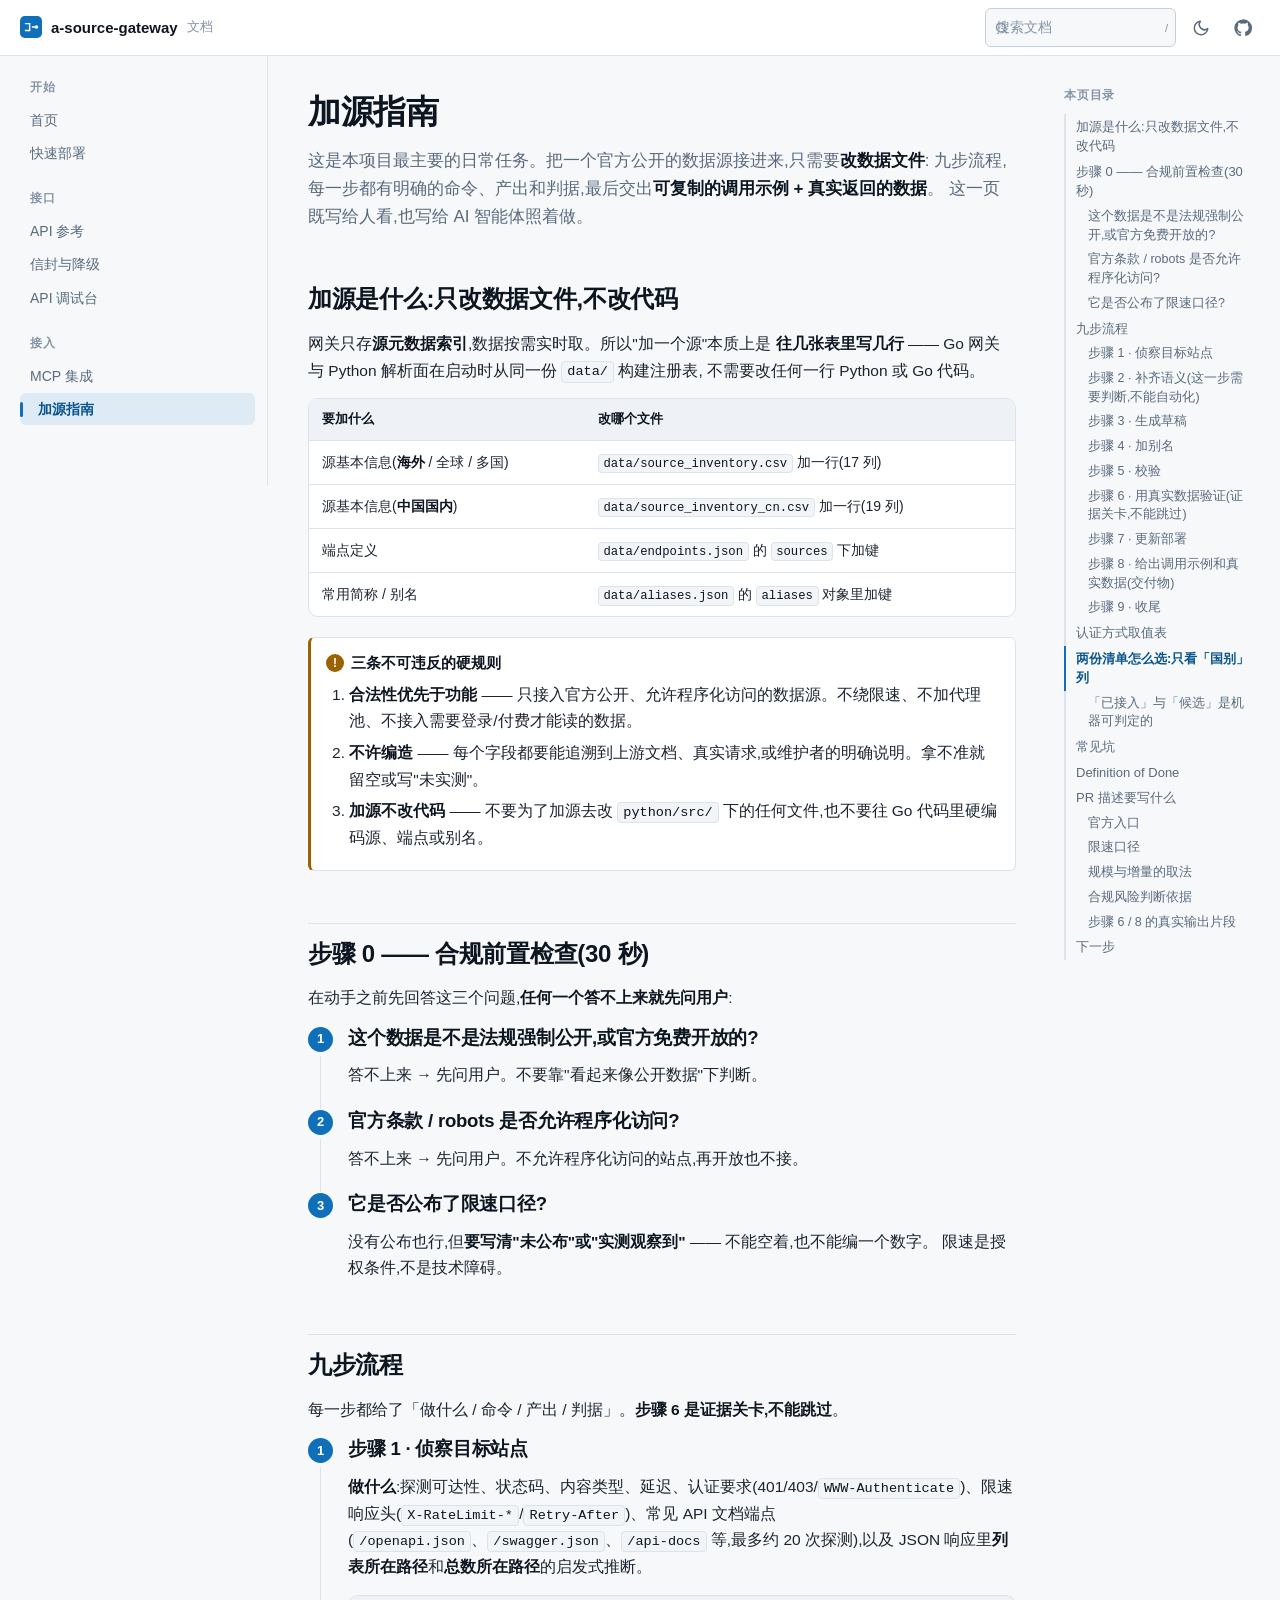
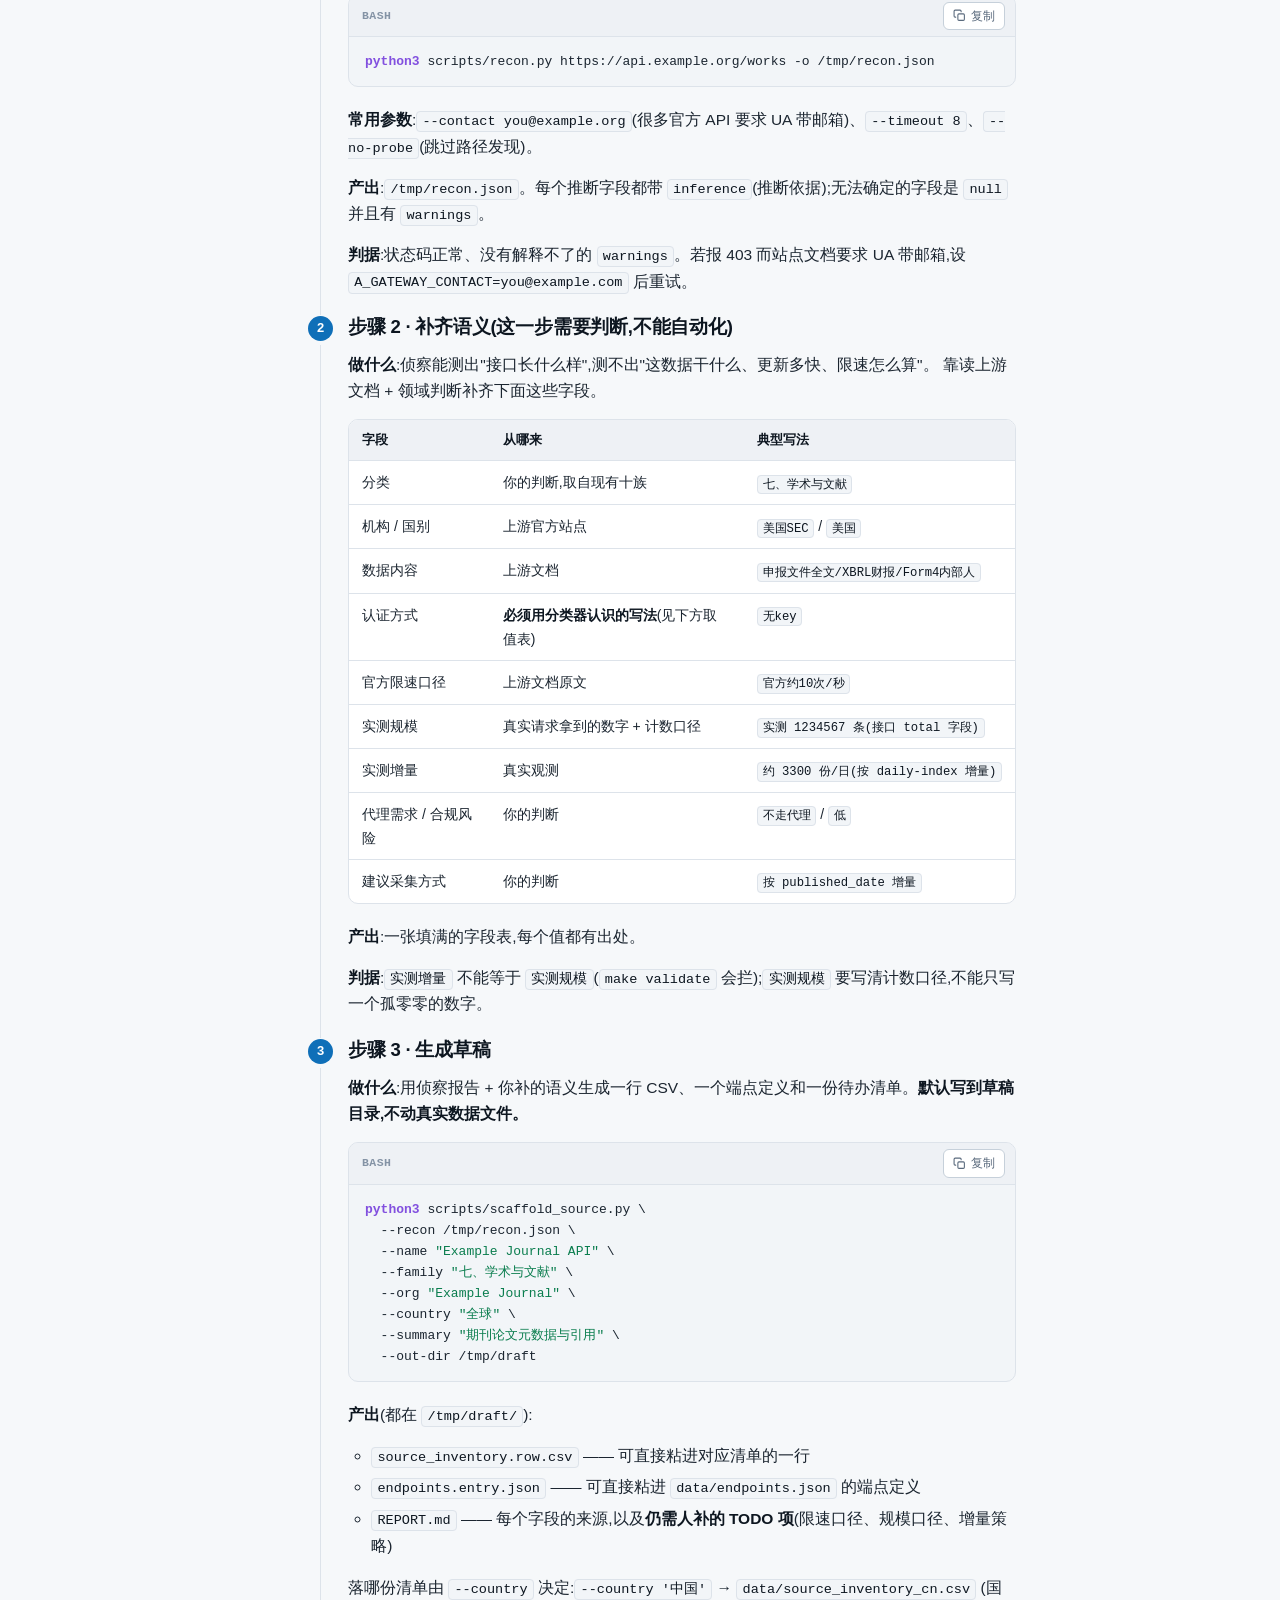
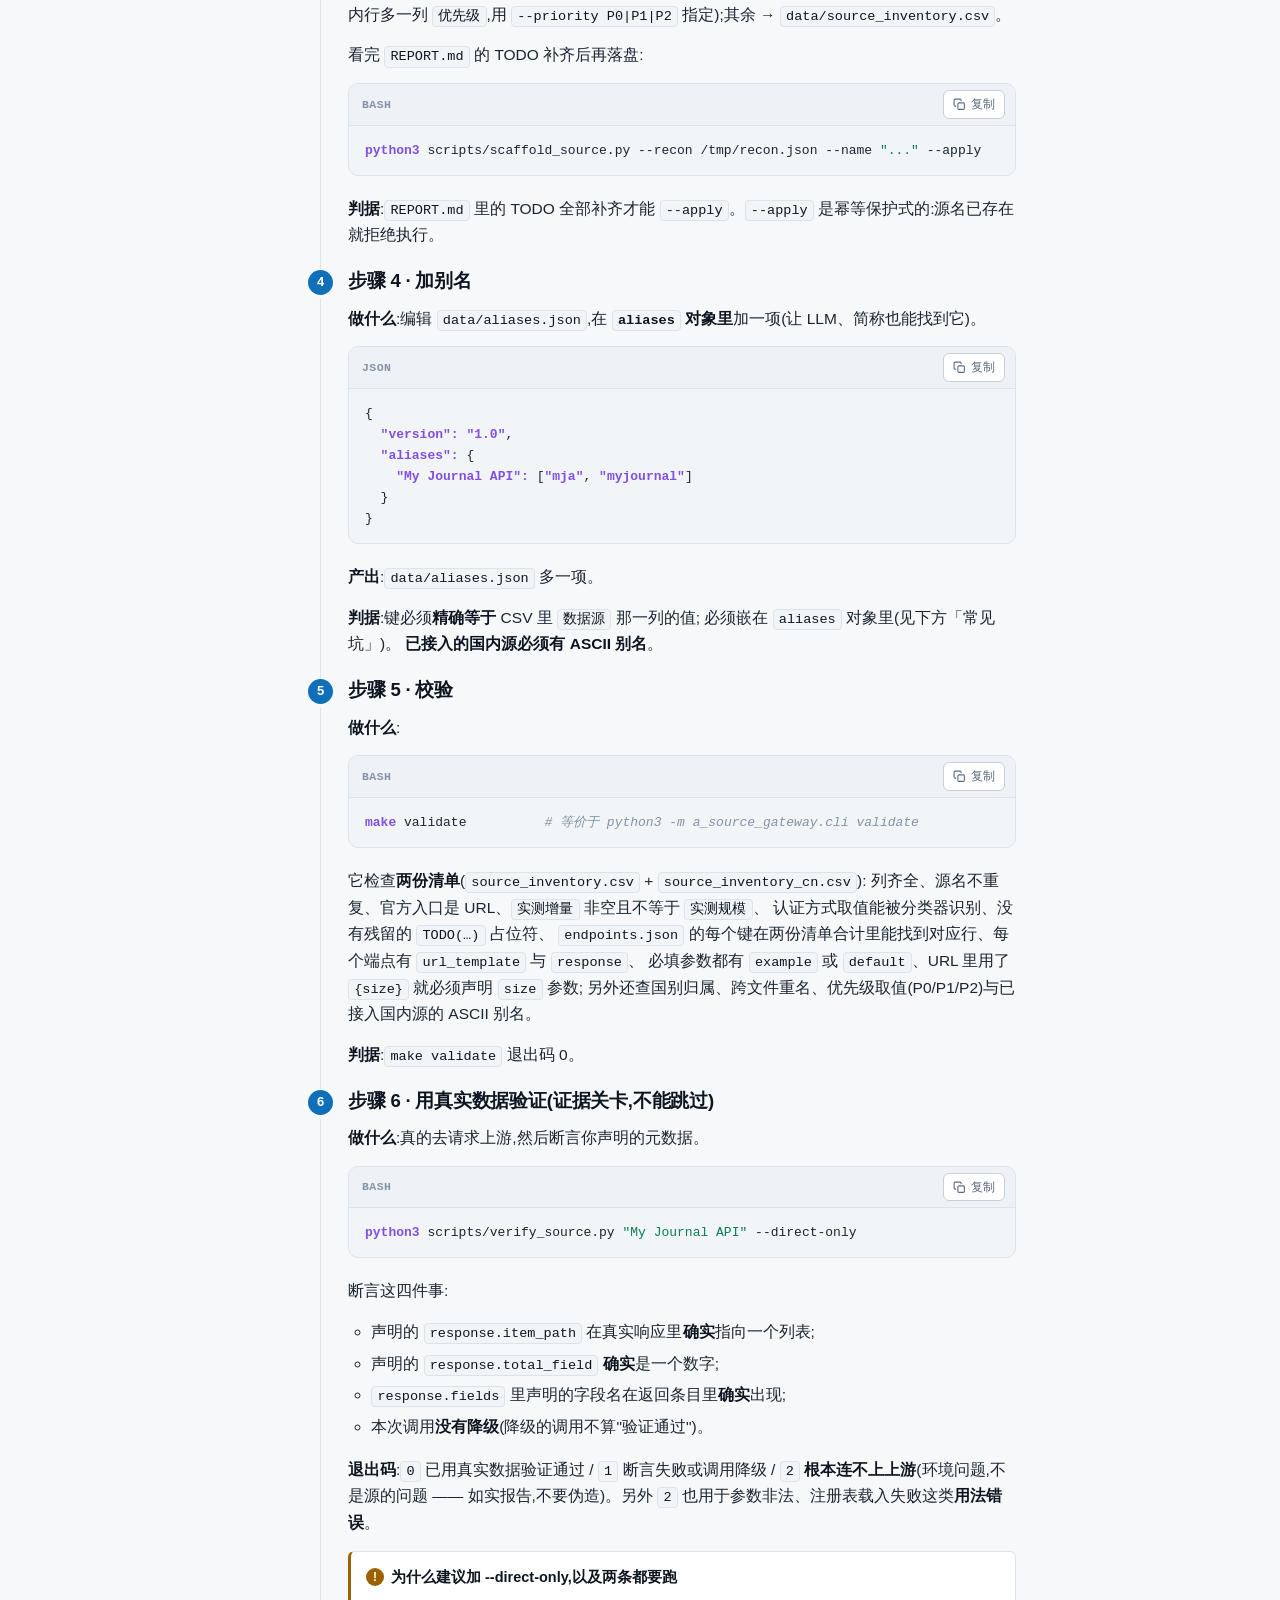
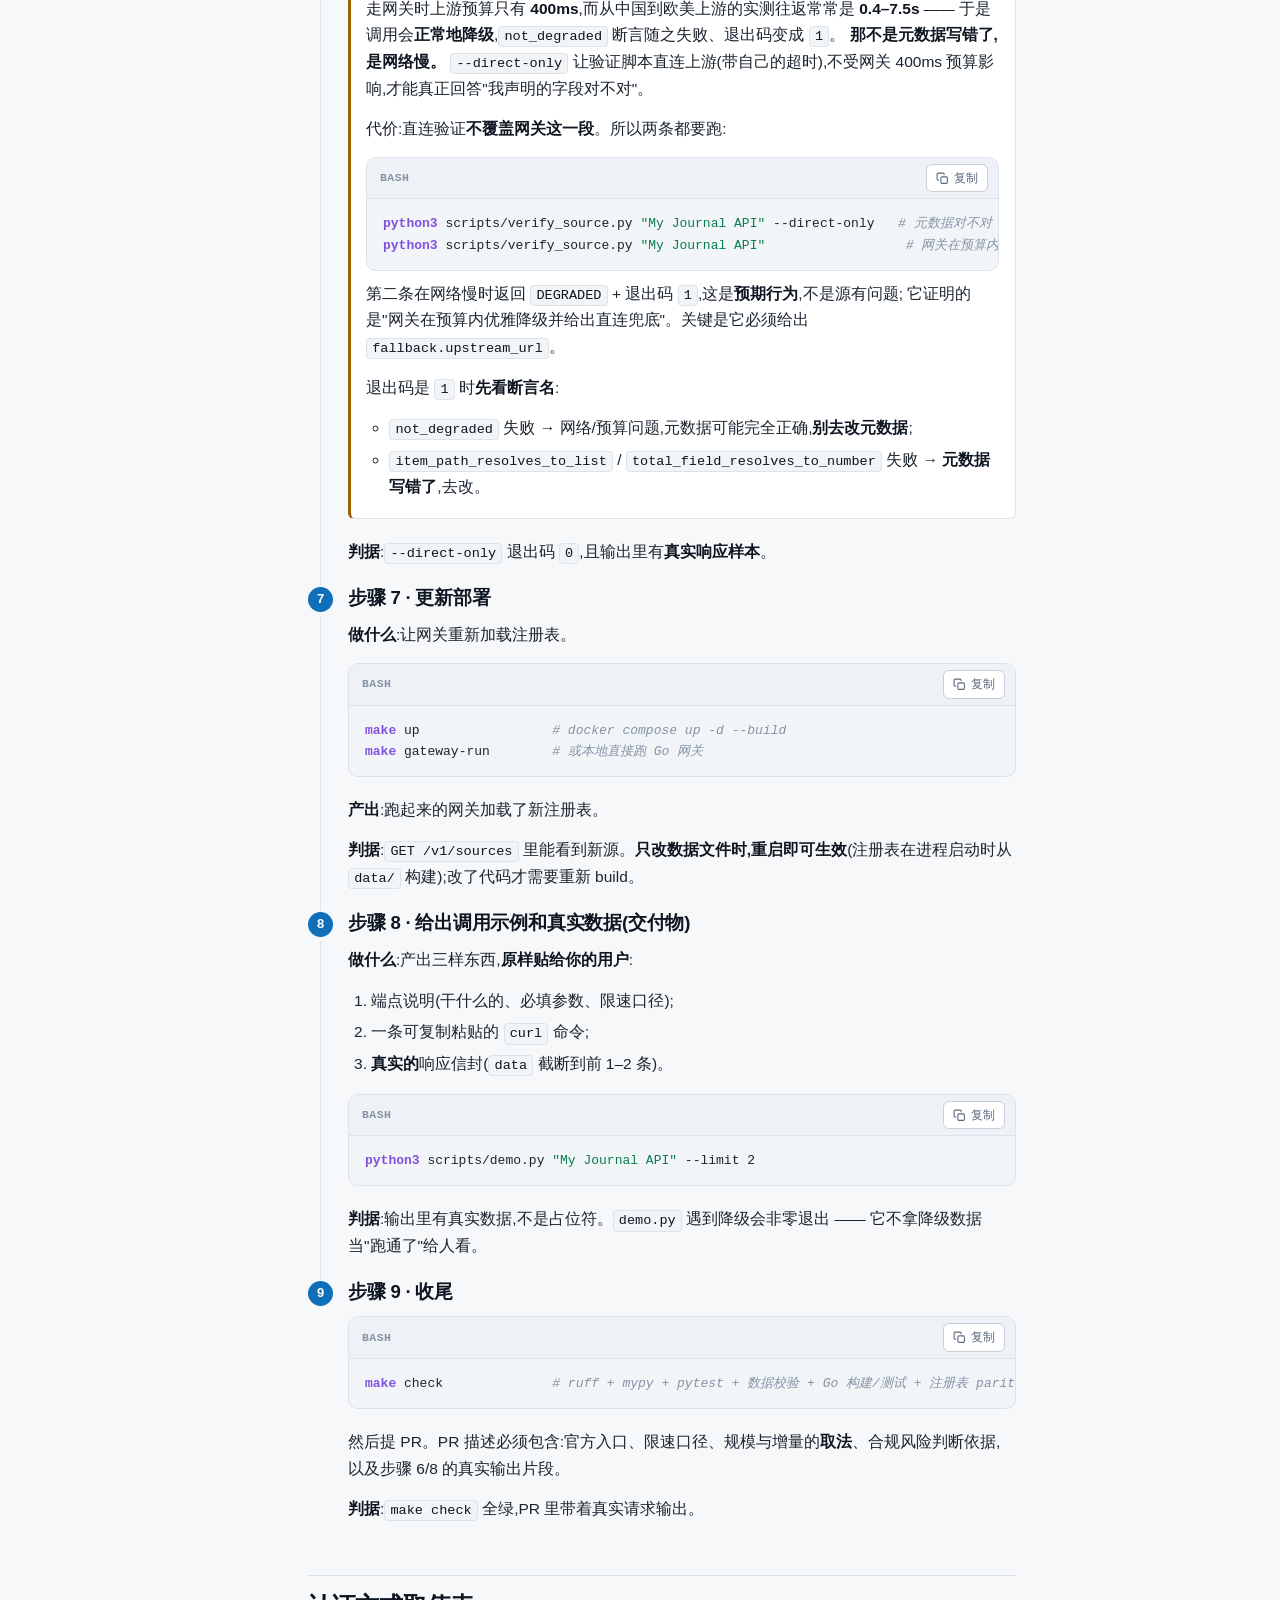
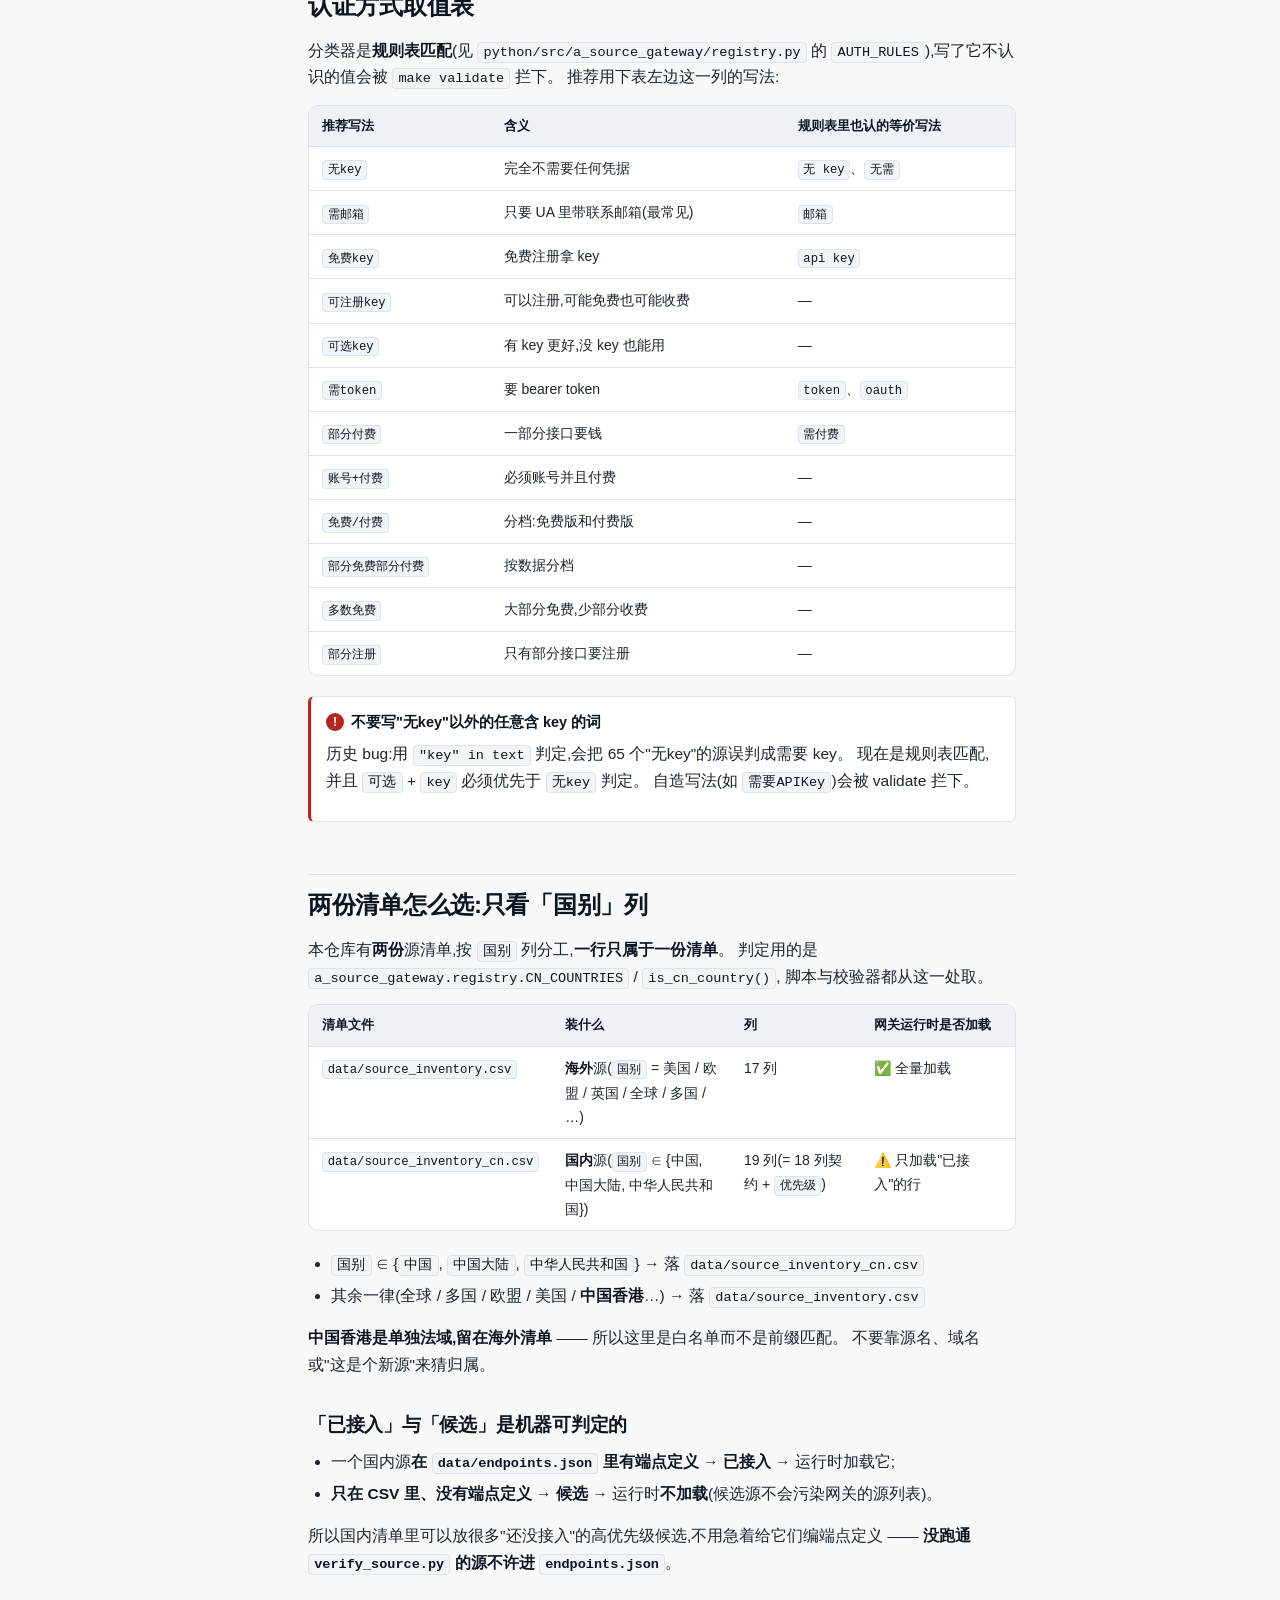
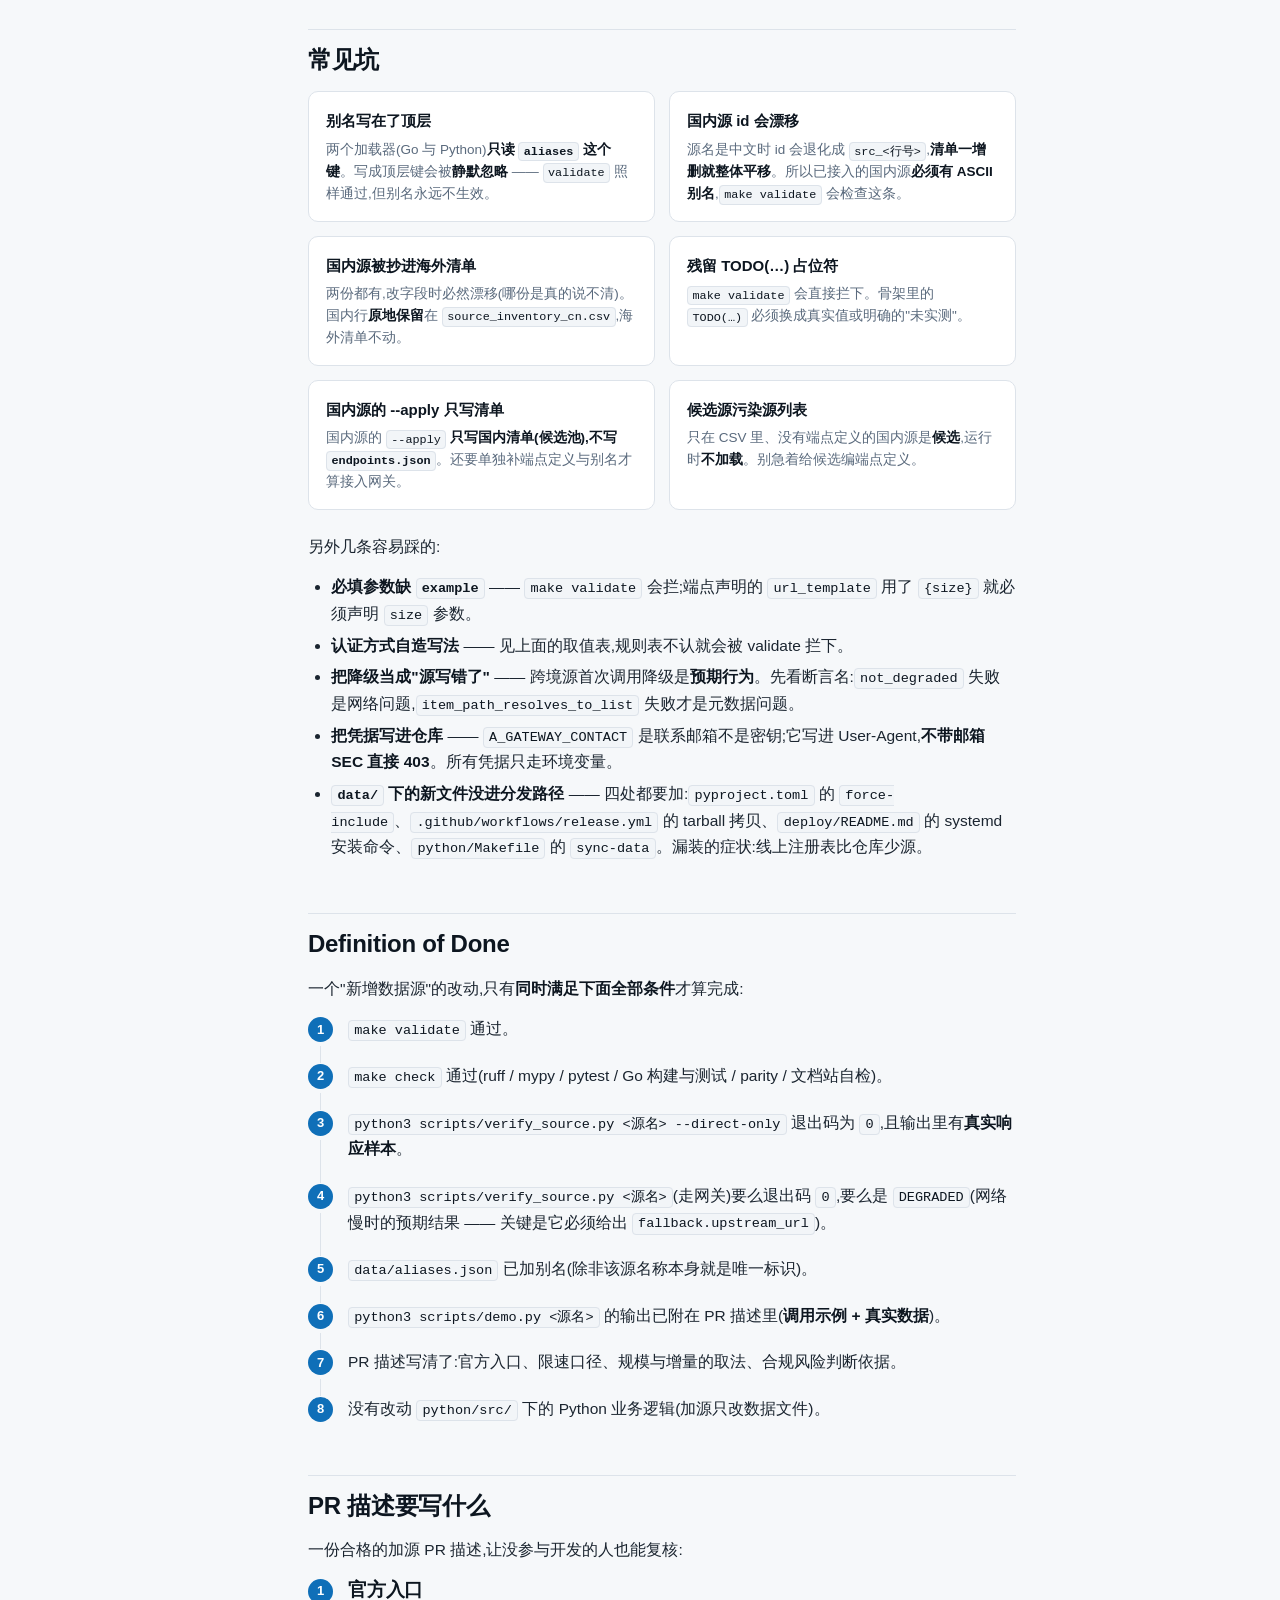
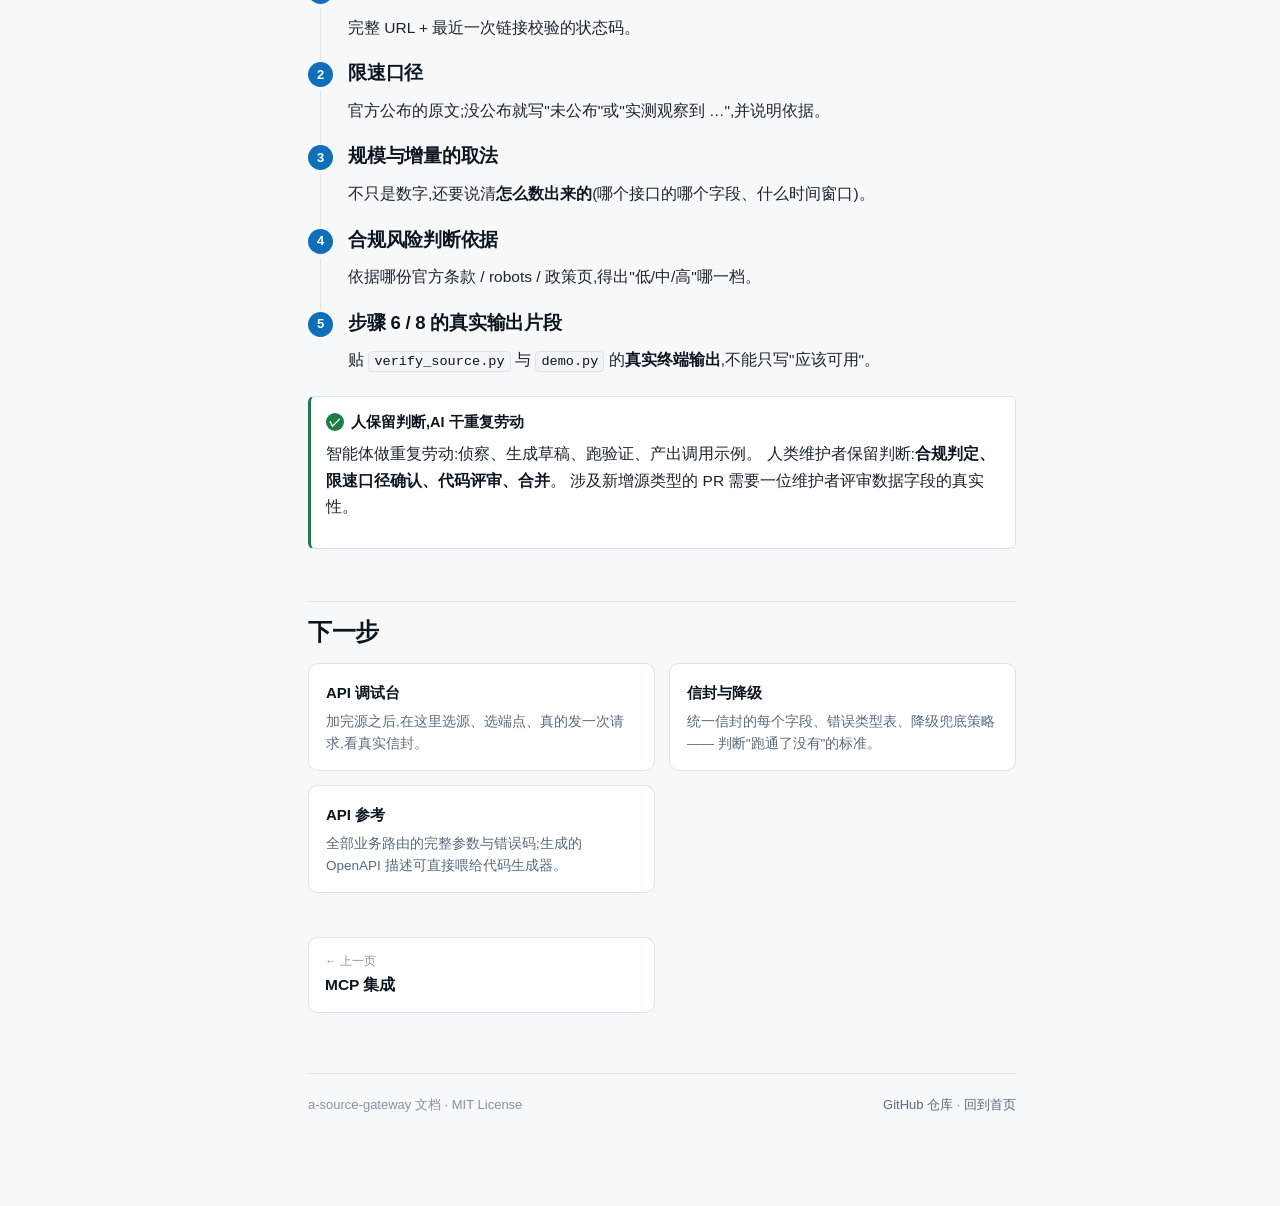
==== commit 4b7984c9: "fix(v1.3.1): 数据源健康度审计修复批次 直连实测 112 个端点后的修复(Go/Python 两平面同步, parity 一致):  - 凭据参数不再回落占位符 example: env " ====
--- a/site/adding-source.html
+++ b/site/adding-source.html
@@ -91,7 +91,7 @@
           </thead>
           <tbody>
             <tr><td>源基本信息(<strong>海外</strong> / 全球 / 多国)</td><td><code>data/source_inventory.csv</code> 加一行(17 列)</td></tr>
-            <tr><td>源基本信息(<strong>中国国内</strong>)</td><td><code>data/source_inventory_cn.csv</code> 加一行(18 列)</td></tr>
+            <tr><td>源基本信息(<strong>中国国内</strong>)</td><td><code>data/source_inventory_cn.csv</code> 加一行(19 列)</td></tr>
             <tr><td>端点定义</td><td><code>data/endpoints.json</code> 的 <code>sources</code> 下加键</td></tr>
             <tr><td>常用简称 / 别名</td><td><code>data/aliases.json</code> 的 <code>aliases</code> 对象里加键</td></tr>
           </tbody>
@@ -399,7 +399,7 @@
             <tr>
               <td><code>data/source_inventory_cn.csv</code></td>
               <td><strong>国内</strong>源(<code>国别</code> ∈ {中国, 中国大陆, 中华人民共和国})</td>
-              <td>18 列(= 17 列契约 + <code>优先级</code>)</td>
+              <td>19 列(= 18 列契约 + <code>优先级</code>)</td>
               <td>⚠️ 只加载"已接入"的行</td>
             </tr>
           </tbody>
